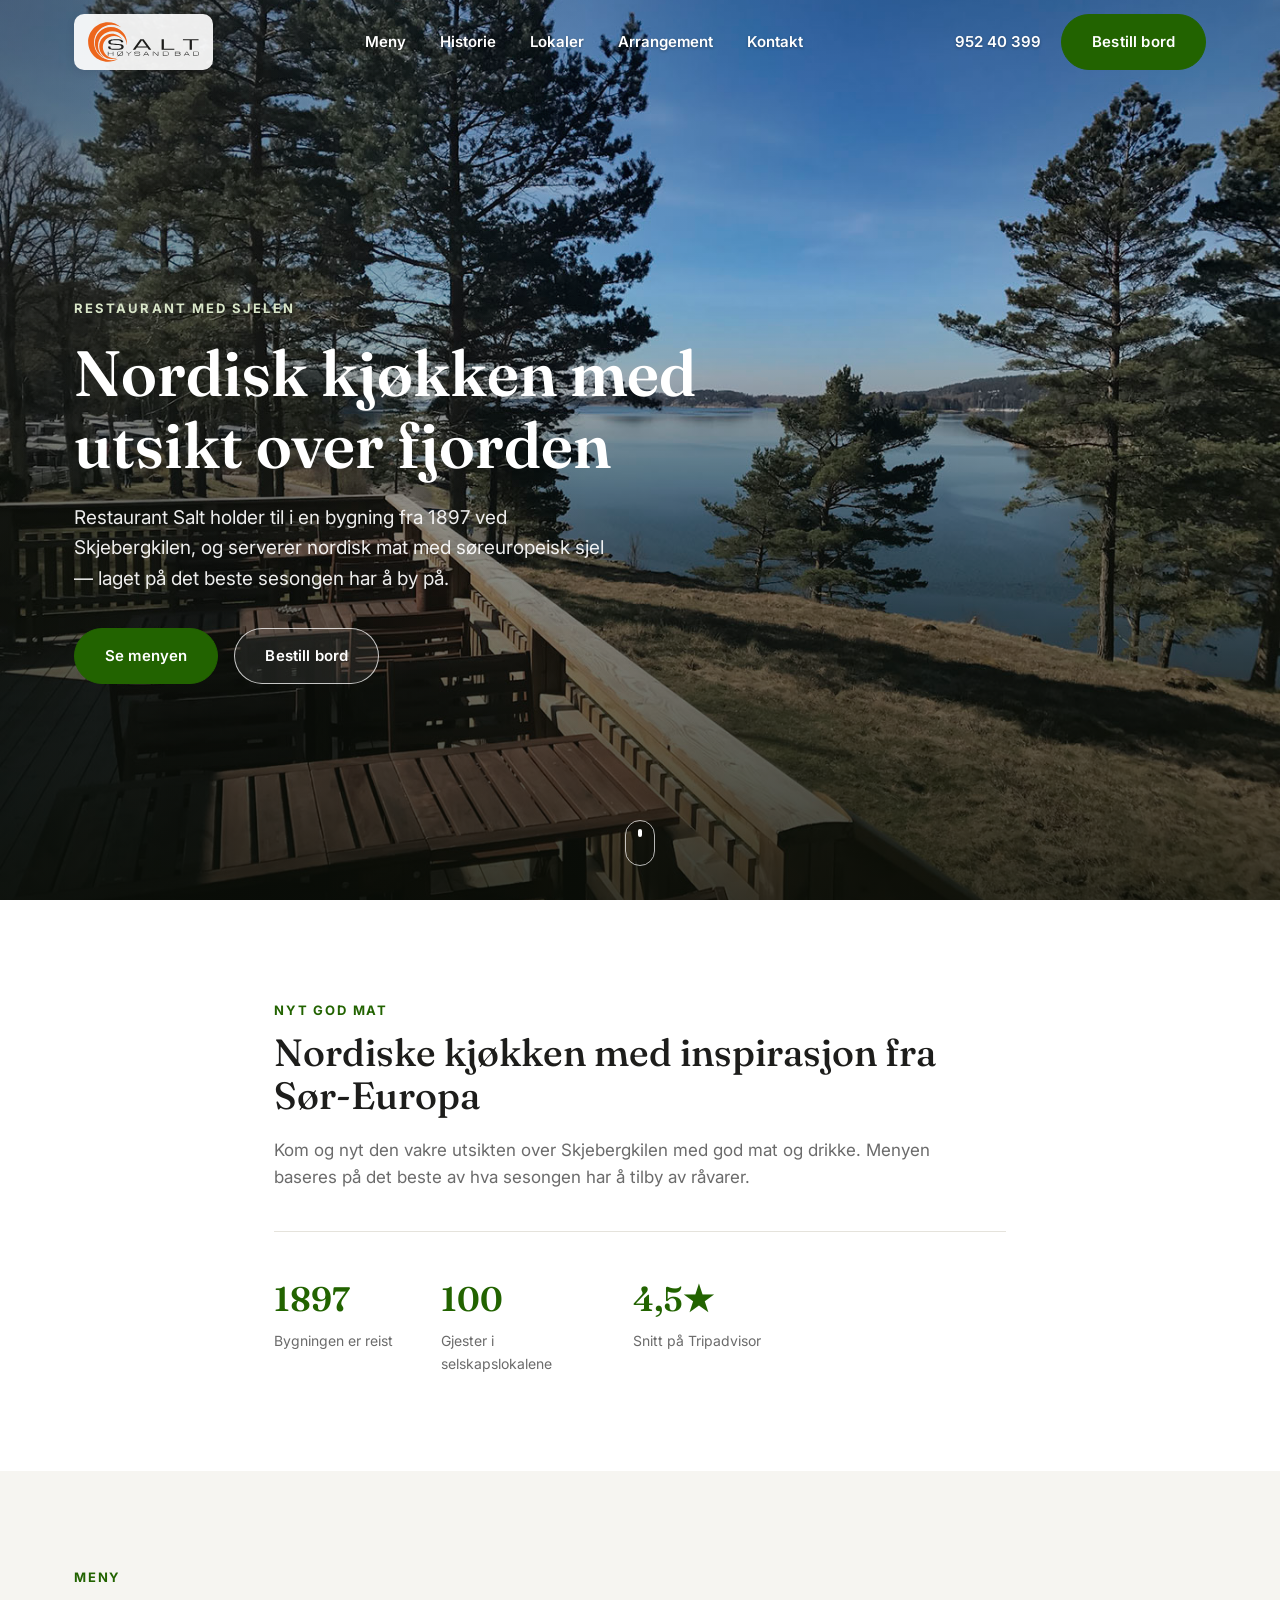
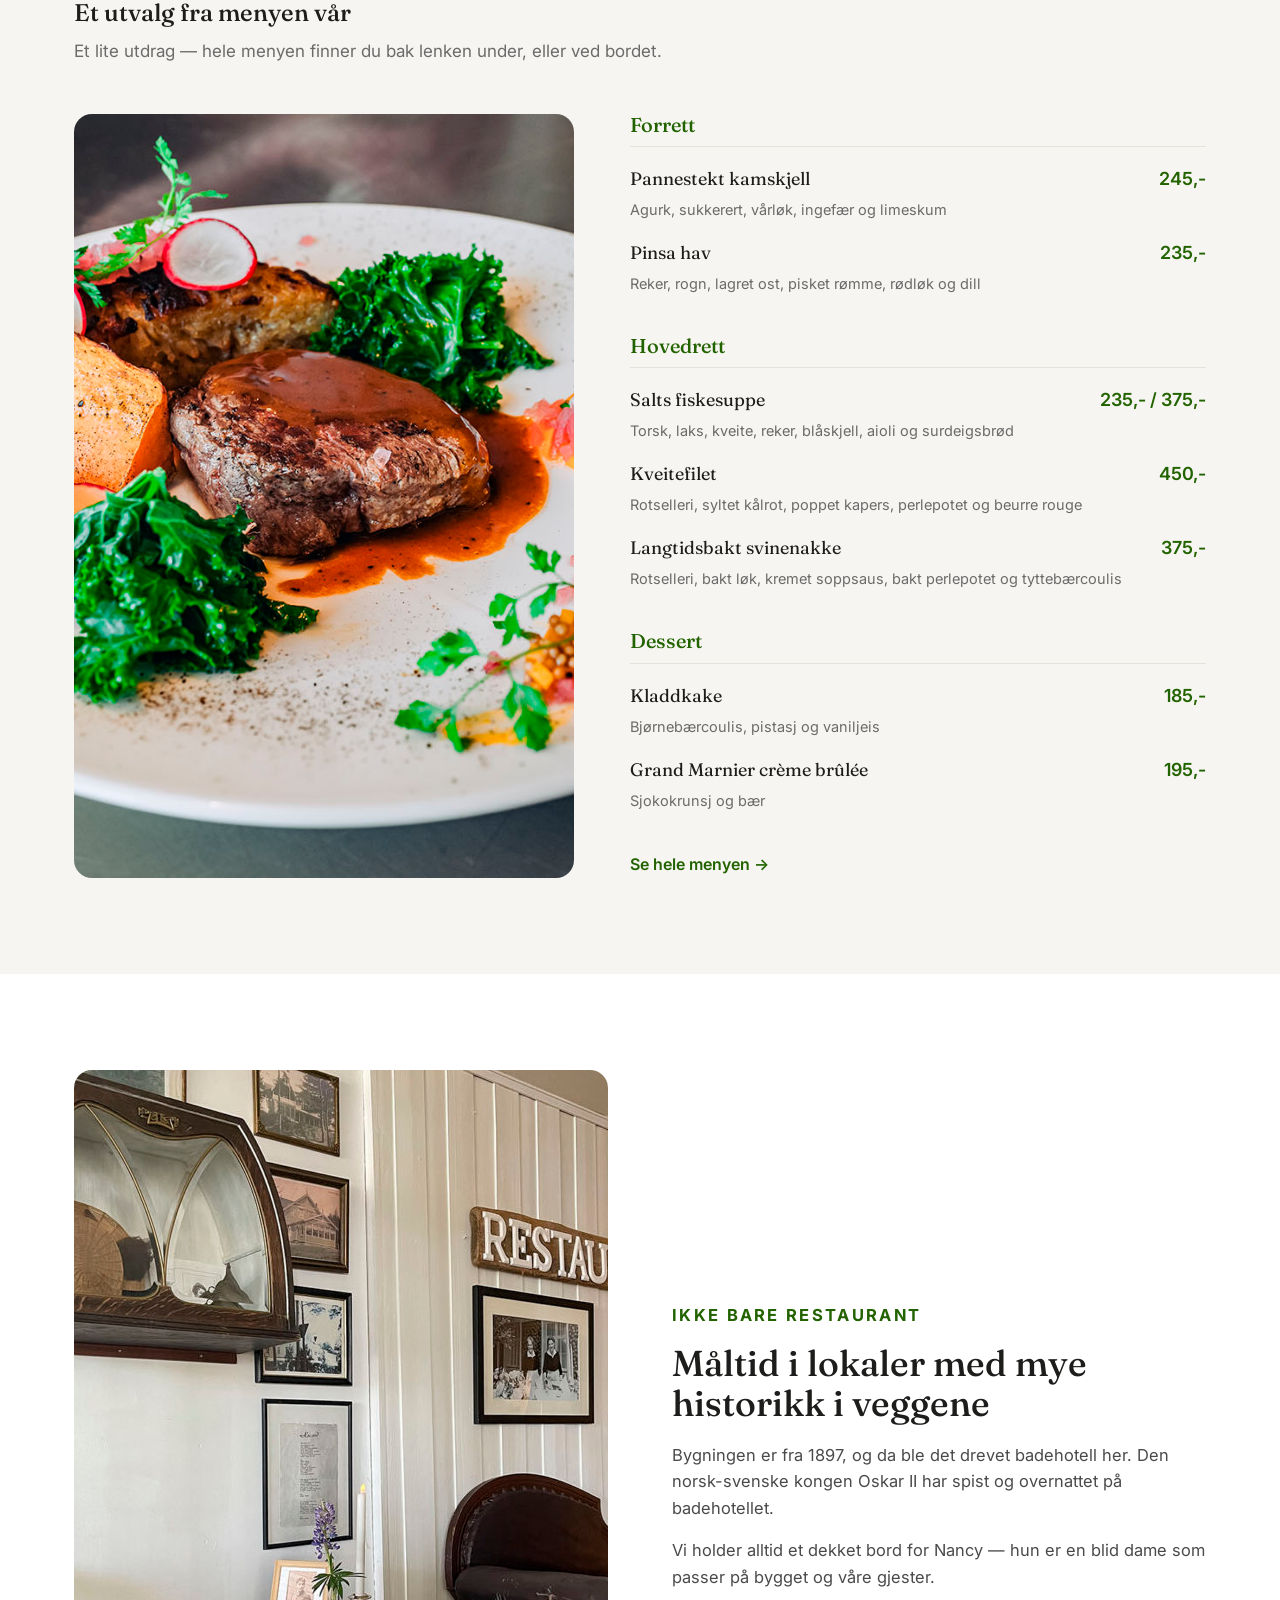
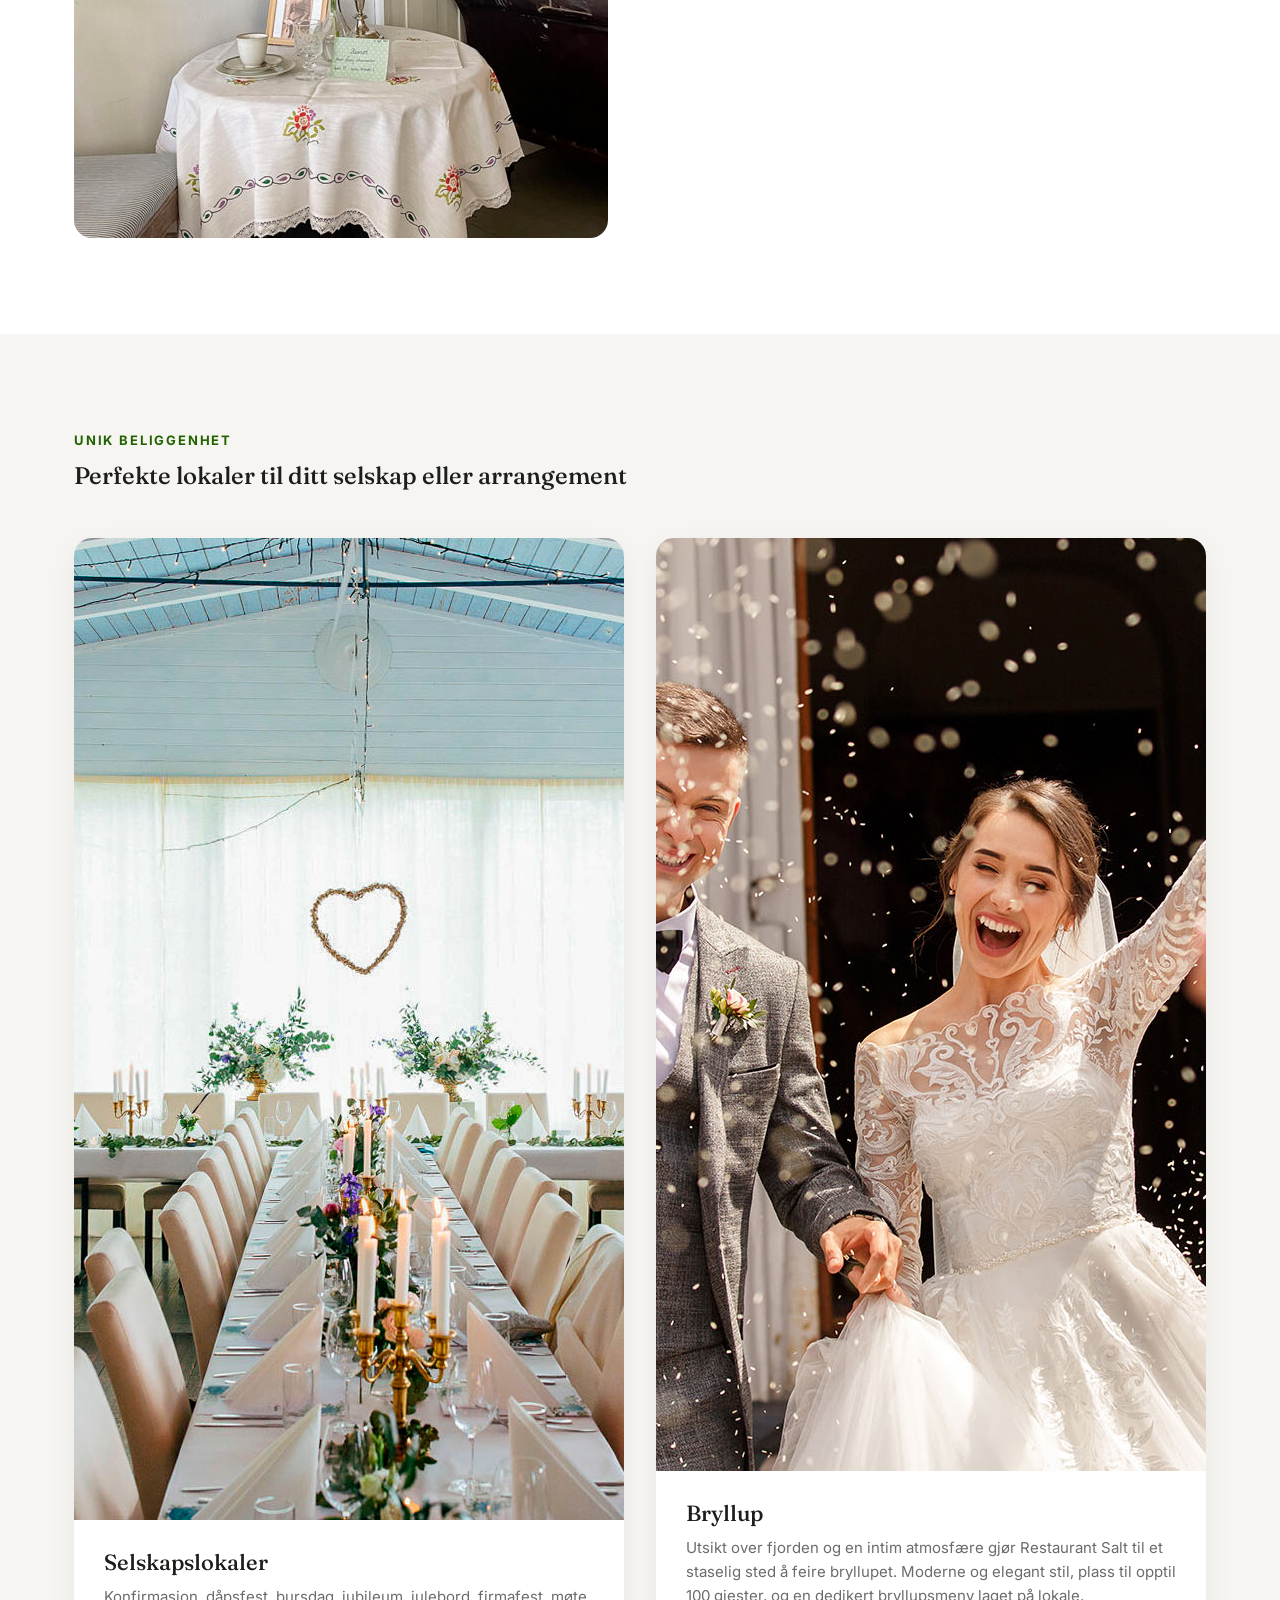
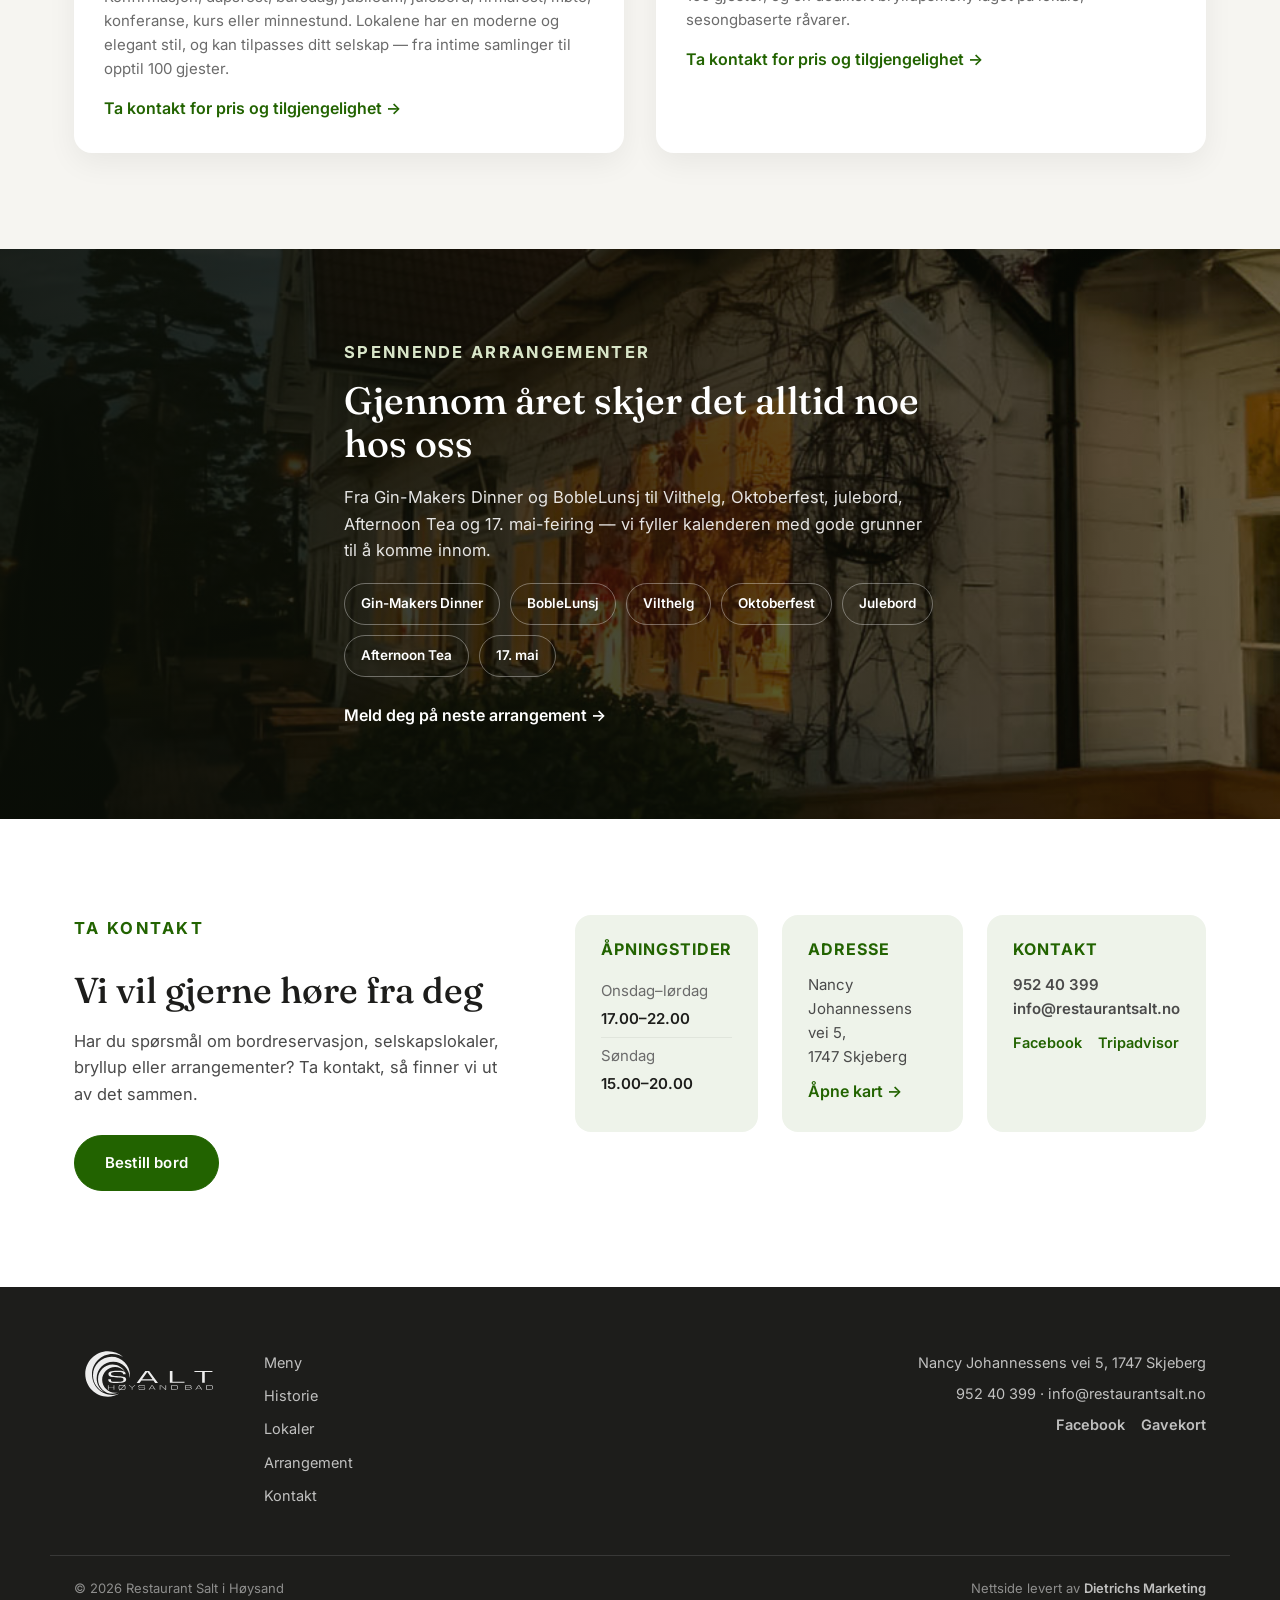
==== index.html @ fcfc34fe "Redesign av restaurantsalt.no: foto-hero restaurantstil Speilet og redesignet restaurantsalt.no med " ====
<!DOCTYPE html>
<html lang="no">
<head>
<meta charset="UTF-8">
<meta name="viewport" content="width=device-width, initial-scale=1.0">
<title>Restaurant Salt i Høysand – Nordisk kjøkken med utsikt over fjorden</title>
<meta name="description" content="Restaurant Salt i Høysand serverer nordisk mat med søreuropeisk sjel, i en bygning fra 1897 med utsikt over Skjebergkilen. Se meny, bestill bord eller lei lokaler til selskap og bryllup.">
<meta name="theme-color" content="#226300">
<link rel="icon" type="image/png" sizes="32x32" href="assets/favicon-32.png">
<link rel="apple-touch-icon" sizes="180x180" href="assets/favicon-180.png">
<link rel="icon" type="image/png" sizes="192x192" href="assets/favicon-192.png">
<link rel="preconnect" href="https://fonts.googleapis.com">
<link rel="preconnect" href="https://fonts.gstatic.com" crossorigin>
<link href="https://fonts.googleapis.com/css2?family=Fraunces:ital,opsz,wght@0,9..144,400;0,9..144,500;0,9..144,600;1,9..144,500&family=Inter:wght@400;500;600;700&display=swap" rel="stylesheet">
<link rel="stylesheet" href="style.css">
</head>
<body>

<a class="skip-link" href="#main">Hopp til innhold</a>

<header class="site-header" id="siteHeader">
  <div class="header-inner">
    <a href="#top" class="logo-plate" aria-label="Restaurant Salt i Høysand – til toppen">
      <img src="assets/logo.svg" alt="Restaurant Salt i Høysand" width="180" height="65">
    </a>

    <nav class="main-nav" aria-label="Hovedmeny">
      <a href="#meny">Meny</a>
      <a href="#historie">Historie</a>
      <a href="#lokaler">Lokaler</a>
      <a href="#arrangement">Arrangement</a>
      <a href="#kontakt">Kontakt</a>
    </nav>

    <div class="header-actions">
      <a href="tel:+4795240399" class="header-phone">952 40 399</a>
      <a href="https://restaurantsalt.no/bordbestilling/" class="btn btn-cta nav-cta" target="_blank" rel="noopener">Bestill bord</a>
      <button class="hamburger" id="hamburgerBtn" aria-label="Åpne meny" aria-expanded="false" aria-controls="mobileMenu">
        <span></span><span></span><span></span>
      </button>
    </div>
  </div>
</header>

<div class="mobile-menu" id="mobileMenu">
  <button class="mobile-menu-close" id="mobileMenuClose" aria-label="Lukk meny">&times;</button>
  <nav class="mobile-nav" aria-label="Mobilmeny">
    <a href="#meny">Meny</a>
    <a href="#historie">Historie</a>
    <a href="#lokaler">Lokaler</a>
    <a href="#arrangement">Arrangement</a>
    <a href="#kontakt">Kontakt</a>
  </nav>
  <div class="mobile-menu-contact">
    <a href="tel:+4795240399">952 40 399</a>
    <a href="mailto:info@restaurantsalt.no">info@restaurantsalt.no</a>
  </div>
  <a href="https://restaurantsalt.no/bordbestilling/" class="btn btn-cta mobile-menu-cta" target="_blank" rel="noopener">Bestill bord</a>
</div>
<div class="mobile-menu-scrim" id="mobileMenuScrim"></div>

<main id="main">

  <section class="hero" id="top">
    <div class="hero-media">
      <img src="assets/hero-terrasse-utsikt.jpg" alt="Utsikt fra terrassen til Restaurant Salt, over Skjebergkilen" width="1400" height="1050">
      <div class="hero-overlay"></div>
    </div>
    <div class="hero-content">
      <p class="eyebrow">Restaurant med sjelen</p>
      <h1>Nordisk kjøkken med utsikt over fjorden</h1>
      <p class="hero-lede">Restaurant Salt holder til i en bygning fra 1897 ved Skjebergkilen, og serverer nordisk mat med søreuropeisk sjel — laget på det beste sesongen har å by på.</p>
      <div class="hero-actions">
        <a href="#meny" class="btn btn-cta">Se menyen</a>
        <a href="https://restaurantsalt.no/bordbestilling/" class="btn btn-outline" target="_blank" rel="noopener">Bestill bord</a>
      </div>
    </div>
    <a href="#intro" class="scroll-cue" aria-label="Scroll ned">
      <span></span>
    </a>
  </section>

  <section class="intro" id="intro">
    <div class="container intro-grid reveal">
      <p class="section-eyebrow">Nyt god mat</p>
      <h2>Nordiske kjøkken med inspirasjon fra Sør-Europa</h2>
      <p class="intro-text">Kom og nyt den vakre utsikten over Skjebergkilen med god mat og drikke. Menyen baseres på det beste av hva sesongen har å tilby av råvarer.</p>
      <div class="stat-row">
        <div class="stat">
          <span class="stat-num">1897</span>
          <span class="stat-label">Bygningen er reist</span>
        </div>
        <div class="stat">
          <span class="stat-num">100</span>
          <span class="stat-label">Gjester i selskapslokalene</span>
        </div>
        <div class="stat">
          <span class="stat-num">4,5★</span>
          <span class="stat-label">Snitt på Tripadvisor</span>
        </div>
      </div>
    </div>
  </section>

  <section class="menu-section" id="meny">
    <div class="container">
      <div class="section-head reveal">
        <p class="section-eyebrow">Meny</p>
        <h2>Et utvalg fra menyen vår</h2>
        <p class="section-lede">Et lite utdrag — hele menyen finner du bak lenken under, eller ved bordet.</p>
      </div>

      <div class="menu-layout">
        <img class="menu-photo reveal" src="assets/mat-hovedrett.jpg" alt="Servert hovedrett med kjøtt, grønnkål og rotgrønnsaker" width="1400" height="884" loading="lazy">

        <div class="menu-groups">
          <div class="menu-group reveal">
            <h3>Forrett</h3>
            <div class="menu-item">
              <div class="menu-item-head"><span>Pannestekt kamskjell</span><span class="price">245,-</span></div>
              <p>Agurk, sukkerert, vårløk, ingefær og limeskum</p>
            </div>
            <div class="menu-item">
              <div class="menu-item-head"><span>Pinsa hav</span><span class="price">235,-</span></div>
              <p>Reker, rogn, lagret ost, pisket rømme, rødløk og dill</p>
            </div>
          </div>

          <div class="menu-group reveal">
            <h3>Hovedrett</h3>
            <div class="menu-item">
              <div class="menu-item-head"><span>Salts fiskesuppe</span><span class="price">235,- / 375,-</span></div>
              <p>Torsk, laks, kveite, reker, blåskjell, aioli og surdeigsbrød</p>
            </div>
            <div class="menu-item">
              <div class="menu-item-head"><span>Kveitefilet</span><span class="price">450,-</span></div>
              <p>Rotselleri, syltet kålrot, poppet kapers, perlepotet og beurre rouge</p>
            </div>
            <div class="menu-item">
              <div class="menu-item-head"><span>Langtidsbakt svinenakke</span><span class="price">375,-</span></div>
              <p>Rotselleri, bakt løk, kremet soppsaus, bakt perlepotet og tyttebærcoulis</p>
            </div>
          </div>

          <div class="menu-group reveal">
            <h3>Dessert</h3>
            <div class="menu-item">
              <div class="menu-item-head"><span>Kladdkake</span><span class="price">185,-</span></div>
              <p>Bjørnebærcoulis, pistasj og vaniljeis</p>
            </div>
            <div class="menu-item">
              <div class="menu-item-head"><span>Grand Marnier crème brûlée</span><span class="price">195,-</span></div>
              <p>Sjokokrunsj og bær</p>
            </div>
          </div>

          <a href="https://restaurantsalt.no/meny/" class="text-link" target="_blank" rel="noopener">Se hele menyen →</a>
        </div>
      </div>
    </div>
  </section>

  <section class="historie" id="historie">
    <div class="container historie-grid">
      <img class="historie-photo reveal" src="assets/historie-interior.jpg" alt="Historisk interiør på Restaurant Salt, med gamle bilder og antikke møbler" width="1024" height="768" loading="lazy">
      <div class="historie-text reveal">
        <p class="section-eyebrow">Ikke bare restaurant</p>
        <h2>Måltid i lokaler med mye historikk i veggene</h2>
        <p>Bygningen er fra 1897, og da ble det drevet badehotell her. Den norsk-svenske kongen Oskar II har spist og overnattet på badehotellet.</p>
        <p>Vi holder alltid et dekket bord for Nancy — hun er en blid dame som passer på bygget og våre gjester.</p>
      </div>
    </div>
  </section>

  <section class="lokaler" id="lokaler">
    <div class="container">
      <div class="section-head reveal">
        <p class="section-eyebrow">Unik beliggenhet</p>
        <h2>Perfekte lokaler til ditt selskap eller arrangement</h2>
      </div>

      <div class="lokaler-cards">
        <article class="lokale-card reveal">
          <img src="assets/selskapslokaler.jpg" alt="Dekorert selskapslokale med langbord, lysslynger og pyntede stoler" width="1489" height="982" loading="lazy">
          <div class="lokale-card-body">
            <h3>Selskapslokaler</h3>
            <p>Konfirmasjon, dåpsfest, bursdag, jubileum, julebord, firmafest, møte, konferanse, kurs eller minnestund. Lokalene har en moderne og elegant stil, og kan tilpasses ditt selskap — fra intime samlinger til opptil 100 gjester.</p>
            <a href="#kontakt" class="text-link">Ta kontakt for pris og tilgjengelighet →</a>
          </div>
        </article>

        <article class="lokale-card reveal">
          <img src="assets/bryllup.jpg" alt="Nygift brudepar i vakre naturomgivelser ved Restaurant Salt" width="1400" height="933" loading="lazy">
          <div class="lokale-card-body">
            <h3>Bryllup</h3>
            <p>Utsikt over fjorden og en intim atmosfære gjør Restaurant Salt til et staselig sted å feire bryllupet. Moderne og elegant stil, plass til opptil 100 gjester, og en dedikert bryllupsmeny laget på lokale, sesongbaserte råvarer.</p>
            <a href="#kontakt" class="text-link">Ta kontakt for pris og tilgjengelighet →</a>
          </div>
        </article>
      </div>
    </div>
  </section>

  <section class="arrangement" id="arrangement">
    <div class="arrangement-media">
      <img src="assets/kveld-fasade.jpg" alt="Restaurant Salt sin fasade en kveld, med varmt lys i vinduene" width="941" height="692" loading="lazy">
      <div class="arrangement-overlay"></div>
    </div>
    <div class="container arrangement-content reveal">
      <p class="section-eyebrow">Spennende arrangementer</p>
      <h2>Gjennom året skjer det alltid noe hos oss</h2>
      <p>Fra Gin-Makers Dinner og BobleLunsj til Vilthelg, Oktoberfest, julebord, Afternoon Tea og 17. mai-feiring — vi fyller kalenderen med gode grunner til å komme innom.</p>
      <div class="tag-row">
        <span class="tag">Gin-Makers Dinner</span>
        <span class="tag">BobleLunsj</span>
        <span class="tag">Vilthelg</span>
        <span class="tag">Oktoberfest</span>
        <span class="tag">Julebord</span>
        <span class="tag">Afternoon Tea</span>
        <span class="tag">17. mai</span>
      </div>
      <a href="mailto:info@restaurantsalt.no" class="text-link tag-row-link">Meld deg på neste arrangement →</a>
    </div>
  </section>

  <section class="kontakt" id="kontakt">
    <div class="container kontakt-grid">
      <div class="kontakt-intro reveal">
        <p class="section-eyebrow">Ta kontakt</p>
        <h2>Vi vil gjerne høre fra deg</h2>
        <p>Har du spørsmål om bordreservasjon, selskapslokaler, bryllup eller arrangementer? Ta kontakt, så finner vi ut av det sammen.</p>
        <a href="https://restaurantsalt.no/bordbestilling/" class="btn btn-cta" target="_blank" rel="noopener">Bestill bord</a>
      </div>

      <div class="kontakt-cards reveal">
        <div class="kontakt-card">
          <h3>Åpningstider</h3>
          <div class="kv"><span>Onsdag–lørdag</span><span>17.00–22.00</span></div>
          <div class="kv"><span>Søndag</span><span>15.00–20.00</span></div>
        </div>
        <div class="kontakt-card">
          <h3>Adresse</h3>
          <p>Nancy Johannessens vei 5,<br>1747 Skjeberg</p>
          <a href="https://goo.gl/maps/4yi5BBYQsVxAP7Ug9" class="text-link" target="_blank" rel="noopener">Åpne kart →</a>
        </div>
        <div class="kontakt-card">
          <h3>Kontakt</h3>
          <p><a href="tel:+4795240399">952 40 399</a><br><a href="mailto:info@restaurantsalt.no">info@restaurantsalt.no</a></p>
          <div class="social-row">
            <a href="https://www.facebook.com/restaurantsalt.no/" target="_blank" rel="noopener">Facebook</a>
            <a href="https://no.tripadvisor.com/Restaurant_Review-g2419467-d6873783-Reviews-Restaurant_Salt-Sarpsborg_Municipality_Ostfold_Eastern_Norway.html" target="_blank" rel="noopener">Tripadvisor</a>
          </div>
        </div>
      </div>
    </div>
  </section>

</main>

<footer class="site-footer">
  <div class="container footer-grid">
    <a href="#top" class="footer-logo">
      <img src="assets/logo.svg" alt="Restaurant Salt i Høysand" width="150" height="54">
    </a>
    <nav class="footer-nav" aria-label="Bunntekstmeny">
      <a href="#meny">Meny</a>
      <a href="#historie">Historie</a>
      <a href="#lokaler">Lokaler</a>
      <a href="#arrangement">Arrangement</a>
      <a href="#kontakt">Kontakt</a>
    </nav>
    <div class="footer-contact">
      <p>Nancy Johannessens vei 5, 1747 Skjeberg</p>
      <p><a href="tel:+4795240399">952 40 399</a> · <a href="mailto:info@restaurantsalt.no">info@restaurantsalt.no</a></p>
      <div class="social-row">
        <a href="https://www.facebook.com/restaurantsalt.no/" target="_blank" rel="noopener">Facebook</a>
        <a href="https://givn.no/shop/salt" target="_blank" rel="noopener">Gavekort</a>
      </div>
    </div>
  </div>
  <div class="container footer-bottom">
    <p>&copy; <span id="year"></span> Restaurant Salt i Høysand</p>
    <p>Nettside levert av <a href="https://dmarketing.no" target="_blank" rel="noopener">Dietrichs Marketing</a></p>
  </div>
</footer>

<script src="app.js"></script>
</body>
</html>
---- style.css ----
/* Restaurant Salt i Høysand — redesign
   Fargelås: grønn #226300 (kundens ekte, gjennomgående CTA-farge), ink #1D1D1B (logo),
   hentet direkte fra restaurantsalt.no sin egen CSS og logo-SVG. */

:root {
  --ink: #1d1d1b;
  --text: #4a4a4a;
  --text-soft: #6b6b6b;
  --green: #226300;
  --green-dark: #163f00;
  --green-tint: #eef3ea;
  --cream: #f6f5f1;
  --white: #ffffff;
  --line: #e5e3dc;

  --font-display: "Fraunces", serif;
  --font-body: "Inter", sans-serif;

  --header-h: 84px;
  --container-w: 1180px;
}

* { box-sizing: border-box; }
html { scroll-behavior: smooth; }

body {
  margin: 0;
  overflow-x: hidden;
  background: var(--white);
  color: var(--text);
  font-family: var(--font-body);
  font-size: 16px;
  line-height: 1.6;
  -webkit-font-smoothing: antialiased;
}

img { max-width: 100%; display: block; }

h1, h2, h3 {
  font-family: var(--font-display);
  color: var(--ink);
  font-weight: 500;
  line-height: 1.12;
  margin: 0 0 .5em;
}

h1 { font-weight: 600; }

p { margin: 0 0 1em; }
a { color: inherit; text-decoration: none; }

.container {
  max-width: var(--container-w);
  margin: 0 auto;
  padding: 0 24px;
}

.skip-link {
  position: absolute;
  top: -100px;
  left: 16px;
  background: var(--ink);
  color: var(--white);
  padding: 12px 18px;
  border-radius: 8px;
  z-index: 1000;
  transition: top .2s ease;
}
.skip-link:focus { top: 16px; }

/* ---------- Buttons ---------- */
.btn {
  display: inline-flex;
  align-items: center;
  justify-content: center;
  padding: 15px 30px;
  border-radius: 999px;
  font-family: var(--font-body);
  font-weight: 600;
  font-size: 15px;
  letter-spacing: .01em;
  border: 1.5px solid transparent;
  cursor: pointer;
  transition: background .2s ease, color .2s ease, border-color .2s ease, transform .15s ease;
  white-space: nowrap;
}
.btn:hover { transform: translateY(-1px); }

.btn-cta {
  background: var(--green);
  color: var(--white);
  border-color: var(--green);
}
.btn-cta:hover { background: var(--green-dark); border-color: var(--green-dark); }

.btn-outline {
  background: rgba(255,255,255,.08);
  color: var(--white);
  border-color: rgba(255,255,255,.75);
}
.btn-outline:hover { background: rgba(255,255,255,.18); }

.text-link {
  display: inline-block;
  font-weight: 600;
  color: var(--green);
  border-bottom: 1.5px solid transparent;
  transition: border-color .2s ease;
}
.text-link:hover { border-color: var(--green); }

/* ---------- Section scaffolding ---------- */
.section-eyebrow {
  font-family: var(--font-body);
  font-weight: 700;
  font-size: 13px;
  letter-spacing: .14em;
  text-transform: uppercase;
  color: var(--green);
  margin: 0 0 .9em;
}

.section-head { max-width: 640px; margin: 0 0 48px; }
.section-lede { color: var(--text-soft); font-size: 17px; }

section { padding: 96px 0; scroll-margin-top: calc(var(--header-h) + 16px); }

.reveal {
  opacity: 0;
  transform: translateY(26px);
  transition: opacity .7s ease, transform .7s ease;
}
.reveal.is-visible { opacity: 1; transform: translateY(0); }

/* ============ HEADER ============ */
.site-header {
  position: fixed;
  top: 0; left: 0; right: 0;
  z-index: 500;
  height: var(--header-h);
  display: flex;
  align-items: center;
  background: transparent;
  transition: background .3s ease, box-shadow .3s ease, height .3s ease;
}

.header-inner {
  width: 100%;
  max-width: var(--container-w);
  margin: 0 auto;
  padding: 0 24px;
  display: flex;
  align-items: center;
  justify-content: space-between;
  gap: 24px;
}

.logo-plate {
  display: inline-flex;
  align-items: center;
  background: rgba(255,255,255,.92);
  padding: 8px 14px;
  border-radius: 10px;
  transition: background .3s ease, box-shadow .3s ease;
  box-shadow: 0 2px 10px rgba(0,0,0,.08);
}
.logo-plate img { height: 40px; width: auto; }

.main-nav { display: flex; align-items: center; gap: 34px; }
.main-nav a {
  font-size: 15px;
  font-weight: 600;
  color: var(--white);
  text-shadow: 0 1px 3px rgba(0,0,0,.35);
  position: relative;
  padding: 6px 0;
  transition: color .3s ease, opacity .2s ease;
}
.main-nav a:hover { opacity: .8; }

.header-actions { display: flex; align-items: center; gap: 20px; }
.header-phone {
  font-size: 15px;
  font-weight: 600;
  color: var(--white);
  text-shadow: 0 1px 3px rgba(0,0,0,.35);
  transition: color .3s ease;
}

.hamburger {
  display: none;
  flex-direction: column;
  justify-content: center;
  align-items: center;
  gap: 5px;
  width: 44px;
  height: 44px;
  background: rgba(255,255,255,.92);
  border: none;
  border-radius: 10px;
  cursor: pointer;
  box-shadow: 0 2px 10px rgba(0,0,0,.08);
}
.hamburger span {
  width: 20px;
  height: 2px;
  background: var(--ink);
  border-radius: 2px;
}

/* Scrolled state: solid header, dark text — no backdrop-filter (keeps fixed mobile drawer safe) */
.site-header.scrolled {
  background: rgba(255,255,255,.98);
  box-shadow: 0 4px 18px rgba(0,0,0,.07);
  height: 72px;
}
.site-header.scrolled .logo-plate { background: transparent; box-shadow: none; padding: 8px 0; }
.site-header.scrolled .logo-plate img { height: 34px; }
.site-header.scrolled .main-nav a,
.site-header.scrolled .header-phone {
  color: var(--ink);
  text-shadow: none;
}
.site-header.scrolled .hamburger { background: var(--cream); box-shadow: none; }

/* ============ MOBILE MENU ============ */
.mobile-menu {
  position: fixed;
  top: 0; right: 0;
  width: min(360px, 86vw);
  height: 100vh;
  background: var(--white);
  z-index: 700;
  padding: 28px 28px 40px;
  display: flex;
  flex-direction: column;
  gap: 34px;
  transform: translateX(100%);
  transition: transform .35s ease;
  overflow-y: auto;
}
.mobile-menu.open { transform: translateX(0); }

.mobile-menu-close {
  align-self: flex-end;
  width: 44px;
  height: 44px;
  border-radius: 10px;
  border: none;
  background: var(--cream);
  color: var(--ink);
  font-size: 28px;
  line-height: 1;
  cursor: pointer;
}

.mobile-nav { display: flex; flex-direction: column; gap: 6px; margin-top: 12px; }
.mobile-nav a {
  font-family: var(--font-display);
  font-size: 26px;
  color: var(--ink);
  padding: 12px 0;
  border-bottom: 1px solid var(--line);
}

.mobile-menu-contact { display: flex; flex-direction: column; gap: 8px; }
.mobile-menu-contact a { font-size: 16px; font-weight: 600; color: var(--green); }

.mobile-menu-cta { width: 100%; padding: 17px 20px; font-size: 16px; }

.mobile-menu-scrim {
  position: fixed;
  inset: 0;
  background: rgba(20,20,18,.45);
  z-index: 600;
  opacity: 0;
  pointer-events: none;
  transition: opacity .3s ease;
}
.mobile-menu-scrim.open { opacity: 1; pointer-events: auto; }

.nav-cta { display: inline-flex; }

/* ============ HERO ============ */
.hero {
  position: relative;
  min-height: 100vh;
  display: flex;
  align-items: flex-end;
  overflow: hidden;
}
.hero-media { position: absolute; inset: 0; z-index: 0; }
.hero-media img { width: 100%; height: 100%; object-fit: cover; object-position: center 42%; }
.hero-overlay {
  position: absolute;
  inset: 0;
  background:
    linear-gradient(180deg, rgba(15,20,10,.25) 0%, rgba(15,18,10,.18) 32%, rgba(12,16,8,.55) 72%, rgba(10,14,7,.82) 100%),
    linear-gradient(90deg, rgba(10,14,7,.35) 0%, rgba(10,14,7,0) 46%);
}

.hero-content {
  position: relative;
  z-index: 1;
  max-width: var(--container-w);
  margin: 0 auto;
  padding: 0 24px 120px;
  width: 100%;
  color: var(--white);
}

.eyebrow {
  font-family: var(--font-body);
  font-weight: 700;
  font-size: 13px;
  letter-spacing: .16em;
  text-transform: uppercase;
  color: #d9e6c9;
  margin: 0 0 18px;
}

.hero h1 {
  color: var(--white);
  font-size: clamp(34px, 5.6vw, 64px);
  max-width: 15ch;
  margin-bottom: .35em;
}

.hero-lede {
  font-size: clamp(16px, 1.7vw, 19px);
  max-width: 46ch;
  color: rgba(255,255,255,.92);
  margin-bottom: 34px;
}

.hero-actions { display: flex; flex-wrap: wrap; gap: 16px; }

.scroll-cue {
  position: absolute;
  bottom: 34px;
  left: 50%;
  transform: translateX(-50%);
  z-index: 1;
  width: 30px;
  height: 46px;
  border: 1.5px solid rgba(255,255,255,.7);
  border-radius: 20px;
}
.scroll-cue span {
  position: absolute;
  top: 8px; left: 50%;
  width: 4px; height: 8px;
  background: var(--white);
  border-radius: 2px;
  transform: translateX(-50%);
  animation: cue 1.8s ease infinite;
}
@keyframes cue {
  0% { opacity: 1; top: 8px; }
  70% { opacity: 0; top: 22px; }
  100% { opacity: 0; top: 8px; }
}

/* ============ INTRO ============ */
.intro { padding-top: 100px; }
.intro-grid { max-width: 780px; }
.intro-grid h2 { font-size: clamp(26px, 3.4vw, 38px); }
.intro-text { font-size: 17px; color: var(--text-soft); max-width: 60ch; }

.stat-row {
  display: flex;
  flex-wrap: wrap;
  gap: 48px;
  margin-top: 40px;
  padding-top: 40px;
  border-top: 1px solid var(--line);
}
.stat { display: flex; flex-direction: column; gap: 4px; }
.stat-num { font-family: var(--font-display); font-size: 34px; color: var(--green); font-weight: 600; }
.stat-label { font-size: 14px; color: var(--text-soft); max-width: 16ch; }

/* ============ MENU ============ */
.menu-section { background: var(--cream); }
.menu-layout {
  display: grid;
  grid-template-columns: minmax(0, 1fr) minmax(0, 1.15fr);
  gap: 56px;
  align-items: start;
}
.menu-photo {
  border-radius: 18px;
  width: 100%;
  height: 100%;
  object-fit: cover;
  aspect-ratio: 4/5;
  position: sticky;
  top: 110px;
}
.menu-groups { display: flex; flex-direction: column; gap: 40px; }
.menu-group h3 {
  font-size: 20px;
  color: var(--green);
  border-bottom: 1px solid var(--line);
  padding-bottom: 10px;
  margin-bottom: 18px;
}
.menu-item { margin-bottom: 18px; }
.menu-item:last-child { margin-bottom: 0; }
.menu-item-head {
  display: flex;
  justify-content: space-between;
  align-items: baseline;
  gap: 16px;
  font-family: var(--font-display);
  font-size: 18px;
  color: var(--ink);
}
.menu-item-head .price { font-family: var(--font-body); font-weight: 600; color: var(--green); white-space: nowrap; }
.menu-item p { margin: 4px 0 0; font-size: 14.5px; color: var(--text-soft); }

/* ============ HISTORIE ============ */
.historie-grid {
  display: grid;
  grid-template-columns: 1fr 1fr;
  gap: 64px;
  align-items: center;
}
.historie-photo { border-radius: 18px; width: 100%; object-fit: cover; aspect-ratio: 4/3; }
.historie-text h2 { font-size: clamp(26px, 3.2vw, 36px); }
.historie-text p { font-size: 16.5px; }

/* ============ LOKALER ============ */
.lokaler { background: var(--cream); }
.lokaler-cards {
  display: grid;
  grid-template-columns: 1fr 1fr;
  gap: 32px;
}
.lokale-card {
  background: var(--white);
  border-radius: 18px;
  overflow: hidden;
  box-shadow: 0 10px 30px rgba(20,20,18,.06);
}
.lokale-card img { width: 100%; aspect-ratio: 3/2; object-fit: cover; }
.lokale-card-body { padding: 30px; }
.lokale-card-body h3 { font-size: 22px; }
.lokale-card-body p { font-size: 15px; color: var(--text-soft); }

/* ============ ARRANGEMENT ============ */
.arrangement {
  position: relative;
  color: var(--white);
  padding: 0;
  min-height: 560px;
  display: flex;
  align-items: center;
}
.arrangement-media { position: absolute; inset: 0; z-index: 0; }
.arrangement-media img { width: 100%; height: 100%; object-fit: cover; }
.arrangement-overlay { position: absolute; inset: 0; background: linear-gradient(90deg, rgba(10,14,7,.9) 0%, rgba(10,14,7,.72) 55%, rgba(10,14,7,.42) 100%); }
.arrangement-content { position: relative; z-index: 1; padding: 90px 24px; max-width: 640px; }
.arrangement .section-eyebrow { color: #d9e6c9; }
.arrangement h2 { color: var(--white); font-size: clamp(26px, 3.4vw, 38px); }
.arrangement p { color: rgba(255,255,255,.88); font-size: 16.5px; }

.tag-row { display: flex; flex-wrap: wrap; gap: 10px; margin: 20px 0 26px; }
.tag {
  font-size: 13.5px;
  font-weight: 600;
  padding: 9px 16px;
  border-radius: 999px;
  border: 1px solid rgba(255,255,255,.35);
  color: var(--white);
}
.tag-row-link { color: var(--white); }
.tag-row-link:hover { border-color: var(--white); }

/* ============ KONTAKT ============ */
.kontakt-grid {
  display: grid;
  grid-template-columns: .9fr 1.3fr;
  gap: 64px;
  align-items: start;
}
.kontakt-intro h2 { font-size: clamp(26px, 3.2vw, 36px); }
.kontakt-intro p { font-size: 16.5px; margin-bottom: 28px; }

.kontakt-cards { display: grid; grid-template-columns: repeat(3, 1fr); gap: 24px; }
.kontakt-card {
  background: var(--green-tint);
  border-radius: 16px;
  padding: 26px;
}
.kontakt-card h3 { font-size: 16px; text-transform: uppercase; letter-spacing: .06em; font-family: var(--font-body); font-weight: 700; color: var(--green); margin-bottom: 14px; }
.kontakt-card p { font-size: 15px; color: var(--text); margin-bottom: 10px; }
.kontakt-card a:not(.text-link) { font-weight: 600; }
.kv { display: flex; flex-wrap: wrap; justify-content: space-between; gap: 4px 14px; font-size: 15px; padding: 6px 0; border-bottom: 1px solid rgba(0,0,0,.06); }
.kv:last-of-type { border-bottom: none; }
.kv span { white-space: nowrap; }
.kv span:first-child { color: var(--text-soft); }
.kv span:last-child { font-weight: 600; color: var(--ink); }

.social-row { display: flex; gap: 16px; margin-top: 6px; }
.social-row a { font-weight: 600; color: var(--green); font-size: 14.5px; }

/* ============ FOOTER ============ */
.site-footer { background: var(--ink); color: rgba(255,255,255,.72); padding: 64px 0 0; }
.footer-grid {
  display: grid;
  grid-template-columns: auto 1fr auto;
  gap: 40px;
  align-items: start;
  padding-bottom: 48px;
  border-bottom: 1px solid rgba(255,255,255,.12);
}
.footer-logo img { height: 46px; filter: brightness(0) invert(1); opacity: .92; }
.footer-nav { display: flex; flex-direction: column; gap: 10px; }
.footer-nav a { font-size: 14.5px; color: rgba(255,255,255,.72); }
.footer-nav a:hover { color: var(--white); }
.footer-contact { font-size: 14.5px; text-align: right; }
.footer-contact p { margin-bottom: 8px; }
.footer-contact .social-row { justify-content: flex-end; }
.footer-contact .social-row a { color: rgba(255,255,255,.72); }
.footer-contact .social-row a:hover { color: var(--white); }

.footer-bottom {
  display: flex;
  justify-content: space-between;
  flex-wrap: wrap;
  gap: 8px;
  padding: 22px 24px 26px;
  font-size: 13px;
  color: rgba(255,255,255,.5);
}
.footer-bottom a { color: rgba(255,255,255,.72); font-weight: 600; }
.footer-bottom a:hover { color: var(--white); }

/* ============================================================
   RESPONSIVE — mobile first breakpoints, generous mobile spacing
   ============================================================ */
@media (max-width: 980px) {
  .main-nav, .header-phone, .nav-cta { display: none; }
  .hamburger { display: flex; }

  .menu-layout { grid-template-columns: 1fr; }
  .menu-photo { position: static; aspect-ratio: 16/10; }

  .historie-grid { grid-template-columns: 1fr; gap: 36px; }
  .historie-photo { order: -1; }

  .lokaler-cards { grid-template-columns: 1fr; }

  .kontakt-grid { grid-template-columns: 1fr; gap: 44px; }
  .kontakt-cards { grid-template-columns: 1fr; }

  .footer-grid { grid-template-columns: 1fr; text-align: left; gap: 32px; }
  .footer-contact { text-align: left; }
  .footer-contact .social-row { justify-content: flex-start; }
}

@media (max-width: 640px) {
  section { padding: 64px 0; }
  .intro { padding-top: 72px; }
  .section-head { margin-bottom: 36px; }

  :root { --header-h: 72px; }
  .header-inner { padding: 0 18px; }
  .logo-plate img { height: 30px; }
  .site-header.scrolled .logo-plate img { height: 26px; }

  .hero { min-height: 92vh; }
  .hero-content { padding: 0 20px 84px; }
  .hero-actions { flex-direction: column; align-items: stretch; }
  .hero-actions .btn { width: 100%; }
  .scroll-cue { display: none; }

  .stat-row { gap: 28px 36px; }
  .stat-num { font-size: 28px; }

  .arrangement-content { padding: 64px 20px; }
  .arrangement-overlay { background: linear-gradient(180deg, rgba(10,14,7,.55) 0%, rgba(10,14,7,.88) 60%, rgba(10,14,7,.95) 100%); }

  .footer-bottom { flex-direction: column; align-items: flex-start; }
}

@media (min-width: 981px) {
  .mobile-menu, .mobile-menu-scrim, .hamburger { display: none !important; }
}
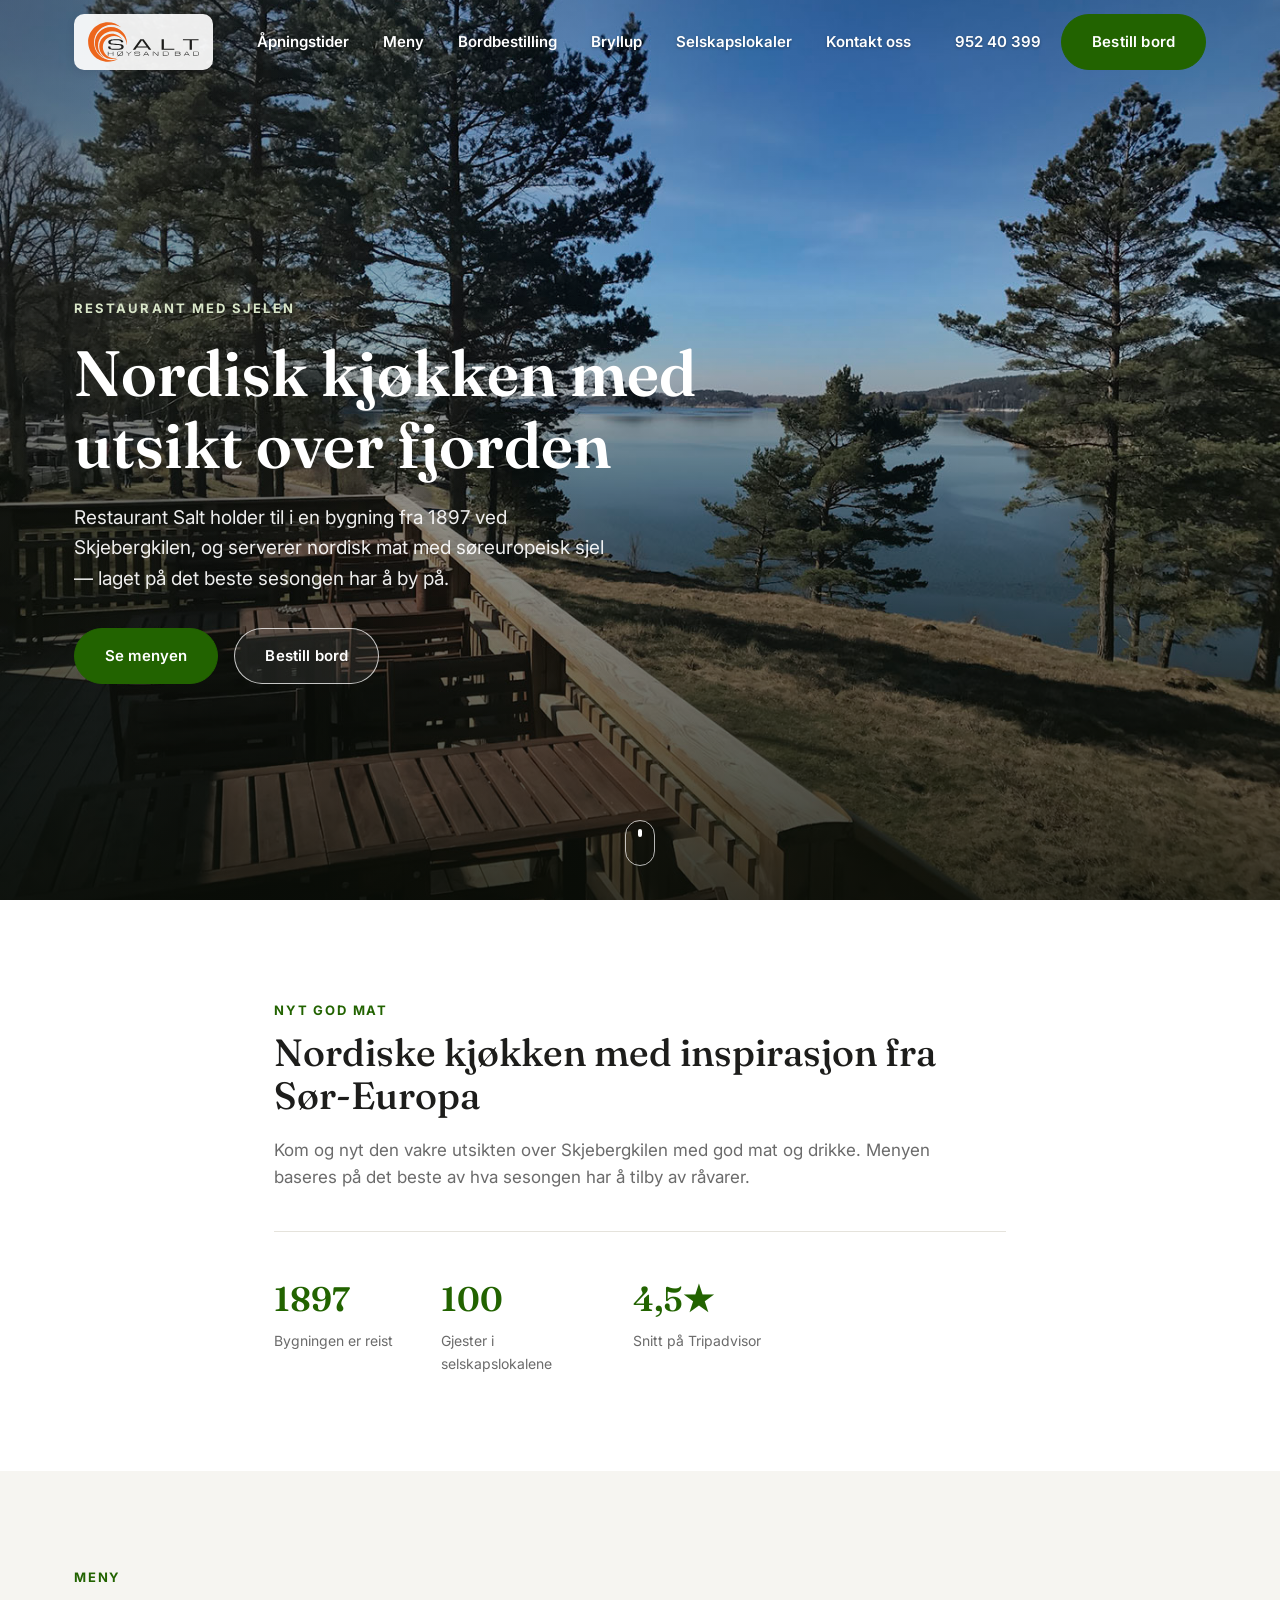
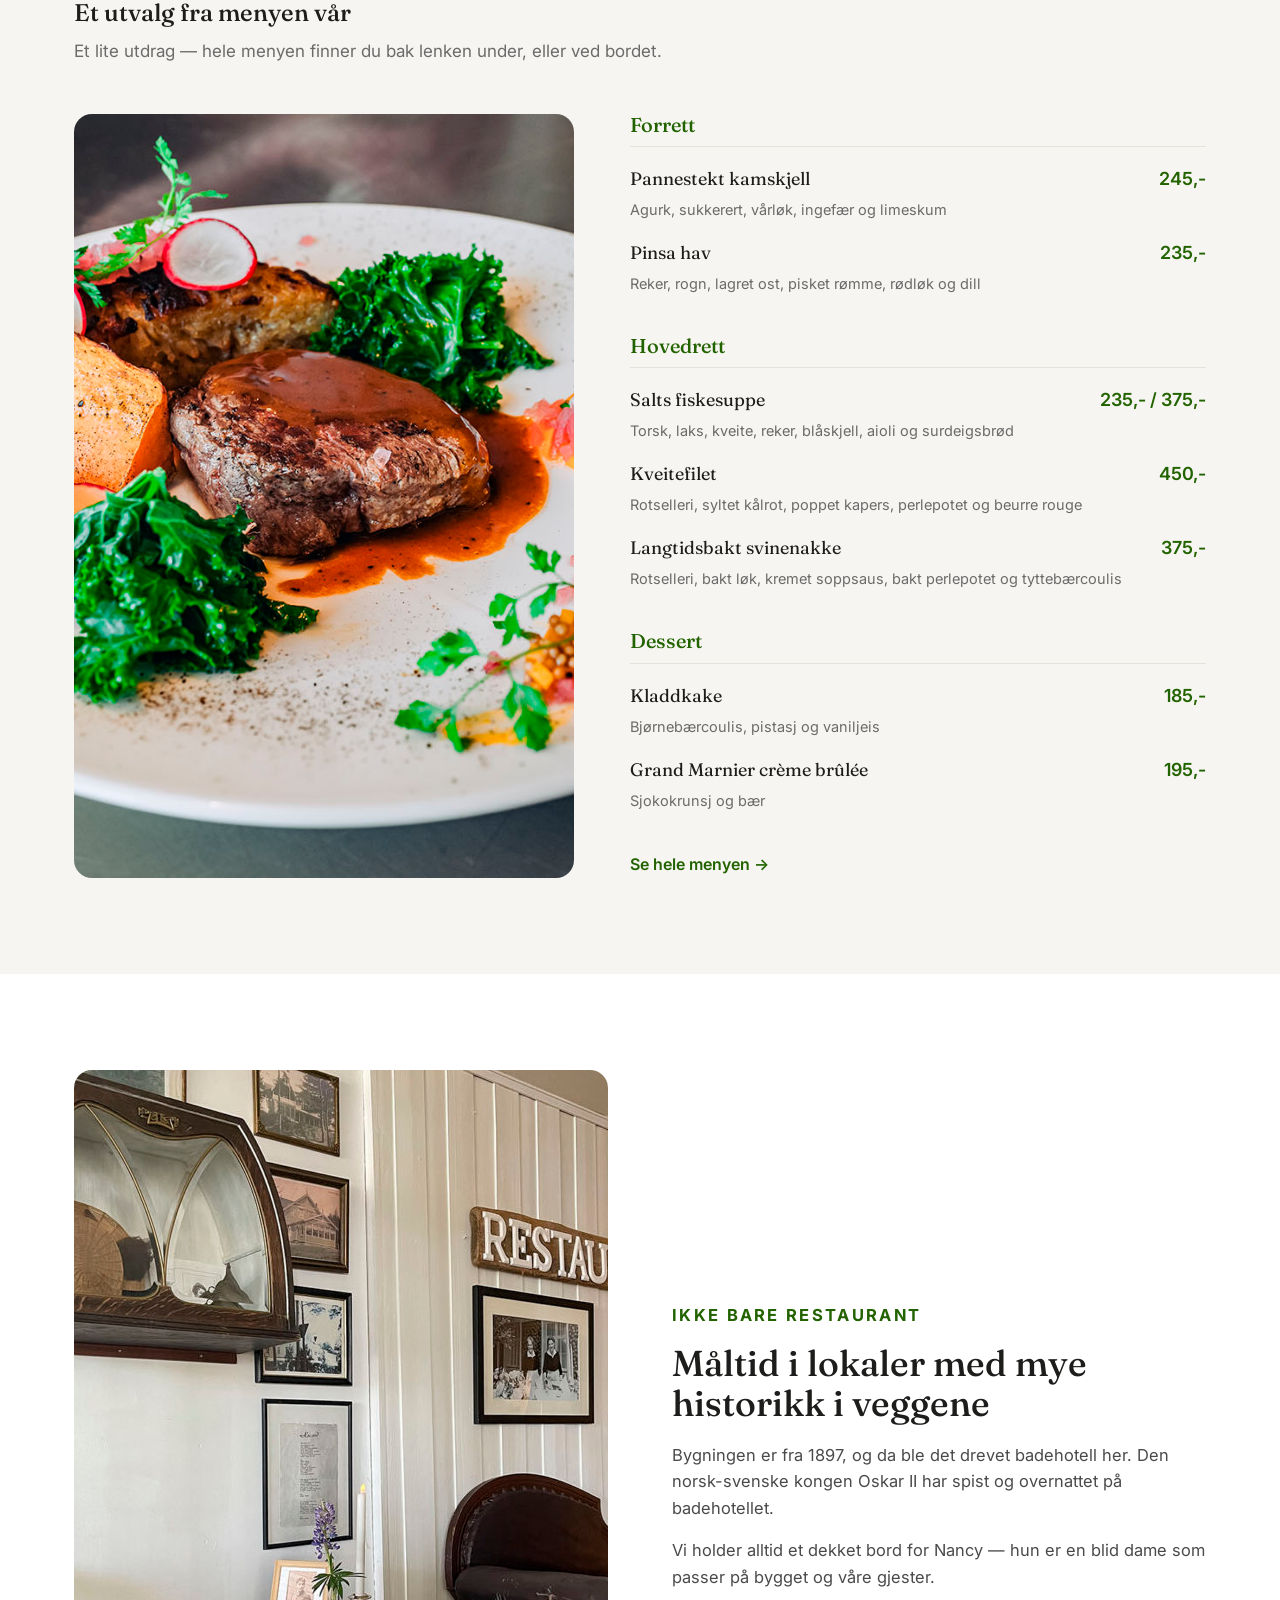
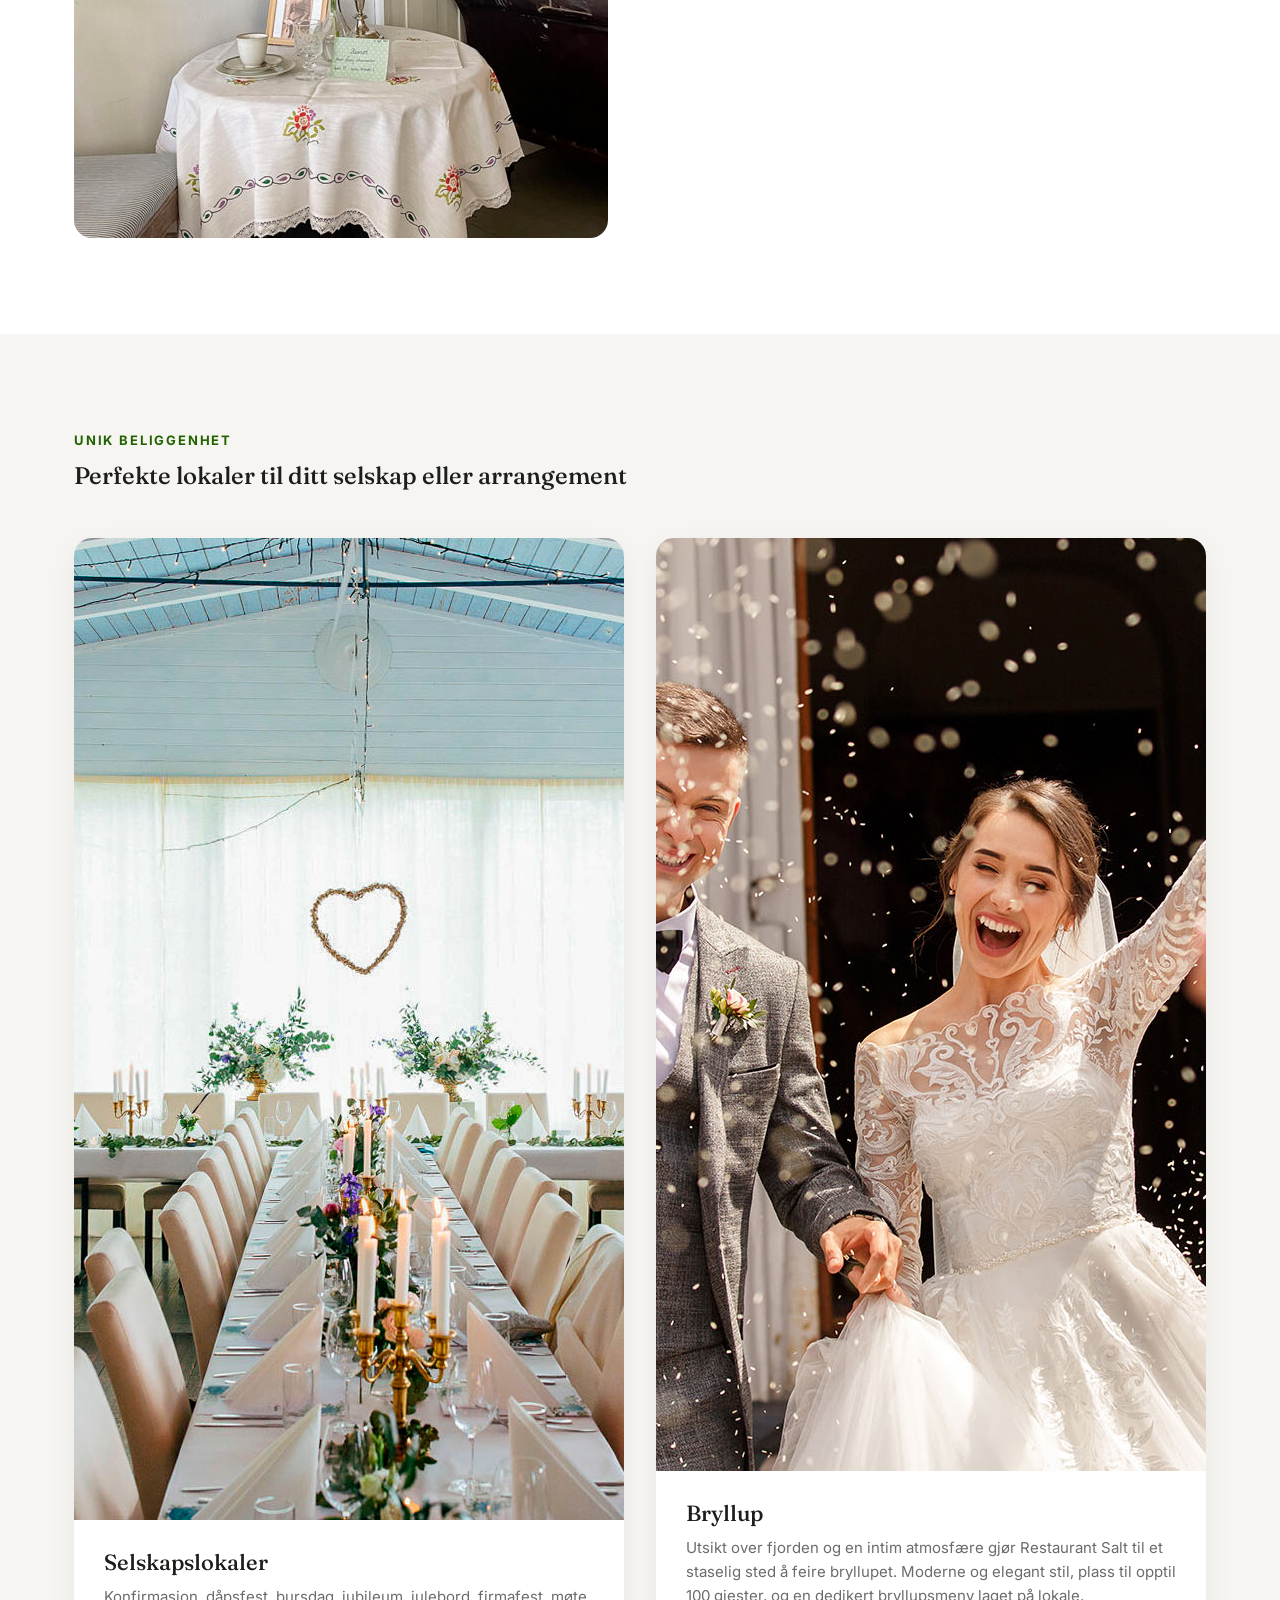
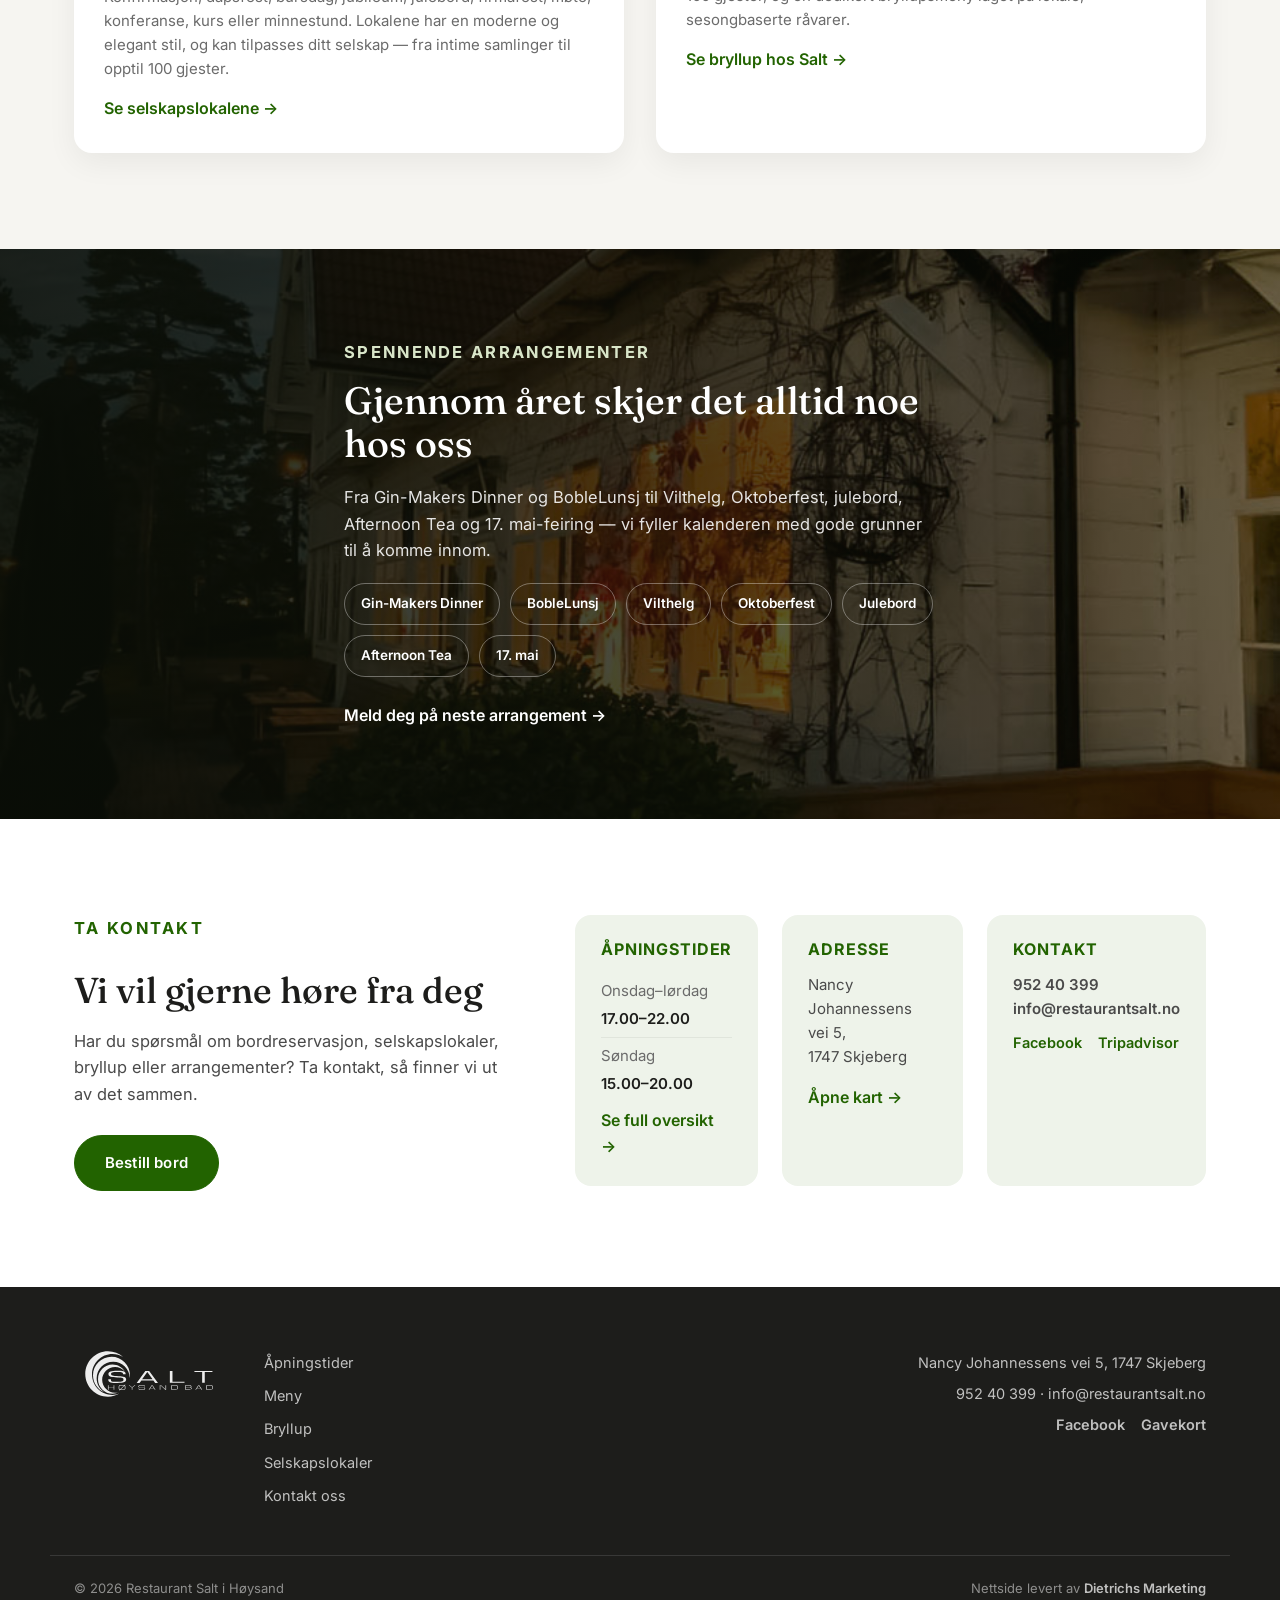
==== commit 6f29620e: "Utvid til ekte flersidestruktur: apningstider, meny, bryllup, selskapslokaler, kontakt, 17. mai-meny" ====
--- a/index.html
+++ b/index.html
@@ -25,11 +25,12 @@
     </a>
 
     <nav class="main-nav" aria-label="Hovedmeny">
-      <a href="#meny">Meny</a>
-      <a href="#historie">Historie</a>
-      <a href="#lokaler">Lokaler</a>
-      <a href="#arrangement">Arrangement</a>
-      <a href="#kontakt">Kontakt</a>
+      <a href="apningstider.html">Åpningstider</a>
+      <a href="meny.html">Meny</a>
+      <a href="https://restaurantsalt.no/bordbestilling/" target="_blank" rel="noopener">Bordbestilling</a>
+      <a href="bryllup.html">Bryllup</a>
+      <a href="selskapslokaler.html">Selskapslokaler</a>
+      <a href="kontakt.html">Kontakt oss</a>
     </nav>
 
     <div class="header-actions">
@@ -45,11 +46,12 @@
 <div class="mobile-menu" id="mobileMenu">
   <button class="mobile-menu-close" id="mobileMenuClose" aria-label="Lukk meny">&times;</button>
   <nav class="mobile-nav" aria-label="Mobilmeny">
-    <a href="#meny">Meny</a>
-    <a href="#historie">Historie</a>
-    <a href="#lokaler">Lokaler</a>
-    <a href="#arrangement">Arrangement</a>
-    <a href="#kontakt">Kontakt</a>
+    <a href="apningstider.html">Åpningstider</a>
+    <a href="meny.html">Meny</a>
+    <a href="https://restaurantsalt.no/bordbestilling/" target="_blank" rel="noopener">Bordbestilling</a>
+    <a href="bryllup.html">Bryllup</a>
+    <a href="selskapslokaler.html">Selskapslokaler</a>
+    <a href="kontakt.html">Kontakt oss</a>
   </nav>
   <div class="mobile-menu-contact">
     <a href="tel:+4795240399">952 40 399</a>
@@ -71,7 +73,7 @@
       <h1>Nordisk kjøkken med utsikt over fjorden</h1>
       <p class="hero-lede">Restaurant Salt holder til i en bygning fra 1897 ved Skjebergkilen, og serverer nordisk mat med søreuropeisk sjel — laget på det beste sesongen har å by på.</p>
       <div class="hero-actions">
-        <a href="#meny" class="btn btn-cta">Se menyen</a>
+        <a href="meny.html" class="btn btn-cta">Se menyen</a>
         <a href="https://restaurantsalt.no/bordbestilling/" class="btn btn-outline" target="_blank" rel="noopener">Bestill bord</a>
       </div>
     </div>
@@ -79,6 +81,13 @@
       <span></span>
     </a>
   </section>
+
+  <div class="season-banner" id="seasonBanner" hidden>
+    <div class="container season-banner-inner">
+      <p><strong>17. mai nærmer seg!</strong> Vi serverer en egen festmeny på nasjonaldagen.</p>
+      <a href="17-mai-meny.html" class="text-link">Se 17. mai-menyen →</a>
+    </div>
+  </div>
 
   <section class="intro" id="intro">
     <div class="container intro-grid reveal">
@@ -154,7 +163,7 @@
             </div>
           </div>
 
-          <a href="https://restaurantsalt.no/meny/" class="text-link" target="_blank" rel="noopener">Se hele menyen →</a>
+          <a href="meny.html" class="text-link">Se hele menyen →</a>
         </div>
       </div>
     </div>
@@ -185,7 +194,7 @@
           <div class="lokale-card-body">
             <h3>Selskapslokaler</h3>
             <p>Konfirmasjon, dåpsfest, bursdag, jubileum, julebord, firmafest, møte, konferanse, kurs eller minnestund. Lokalene har en moderne og elegant stil, og kan tilpasses ditt selskap — fra intime samlinger til opptil 100 gjester.</p>
-            <a href="#kontakt" class="text-link">Ta kontakt for pris og tilgjengelighet →</a>
+            <a href="selskapslokaler.html" class="text-link">Se selskapslokalene →</a>
           </div>
         </article>
 
@@ -194,7 +203,7 @@
           <div class="lokale-card-body">
             <h3>Bryllup</h3>
             <p>Utsikt over fjorden og en intim atmosfære gjør Restaurant Salt til et staselig sted å feire bryllupet. Moderne og elegant stil, plass til opptil 100 gjester, og en dedikert bryllupsmeny laget på lokale, sesongbaserte råvarer.</p>
-            <a href="#kontakt" class="text-link">Ta kontakt for pris og tilgjengelighet →</a>
+            <a href="bryllup.html" class="text-link">Se bryllup hos Salt →</a>
           </div>
         </article>
       </div>
@@ -237,6 +246,7 @@
           <h3>Åpningstider</h3>
           <div class="kv"><span>Onsdag–lørdag</span><span>17.00–22.00</span></div>
           <div class="kv"><span>Søndag</span><span>15.00–20.00</span></div>
+          <a href="apningstider.html" class="text-link">Se full oversikt →</a>
         </div>
         <div class="kontakt-card">
           <h3>Adresse</h3>
@@ -263,11 +273,11 @@
       <img src="assets/logo.svg" alt="Restaurant Salt i Høysand" width="150" height="54">
     </a>
     <nav class="footer-nav" aria-label="Bunntekstmeny">
-      <a href="#meny">Meny</a>
-      <a href="#historie">Historie</a>
-      <a href="#lokaler">Lokaler</a>
-      <a href="#arrangement">Arrangement</a>
-      <a href="#kontakt">Kontakt</a>
+      <a href="apningstider.html">Åpningstider</a>
+      <a href="meny.html">Meny</a>
+      <a href="bryllup.html">Bryllup</a>
+      <a href="selskapslokaler.html">Selskapslokaler</a>
+      <a href="kontakt.html">Kontakt oss</a>
     </nav>
     <div class="footer-contact">
       <p>Nancy Johannessens vei 5, 1747 Skjeberg</p>
--- a/style.css
+++ b/style.css
@@ -177,6 +177,9 @@
   transition: color .3s ease, opacity .2s ease;
 }
 .main-nav a:hover { opacity: .8; }
+.main-nav a.active { border-bottom: 1.5px solid rgba(255,255,255,.85); }
+.site-header.scrolled .main-nav a.active { border-bottom-color: var(--green); }
+.mobile-nav a.active { color: var(--green); }
 
 .header-actions { display: flex; align-items: center; gap: 20px; }
 .header-phone {
@@ -587,3 +590,99 @@
 @media (min-width: 981px) {
   .mobile-menu, .mobile-menu-scrim, .hamburger { display: none !important; }
 }
+
+/* ============================================================
+   INTERIOR PAGES — compact photo hero, text-only page header,
+   CTA band, season banner, menu allergens, rooms, split blocks
+   ============================================================ */
+
+/* Compact hero for interior photo pages (meny/bryllup/selskapslokaler/17-mai) */
+.hero.hero-compact { min-height: 58vh; }
+.hero-compact .hero-content { padding-bottom: 56px; }
+.hero-compact .hero-lede { margin-bottom: 0; }
+
+/* Text-only page header for utility pages (apningstider/kontakt) */
+.page-header { background: var(--green-tint); padding: calc(var(--header-h) + 72px) 0 56px; }
+.page-header .container { max-width: 720px; }
+.page-header h1 { font-size: clamp(30px, 4.6vw, 46px); margin-bottom: .4em; }
+.page-header .section-lede { margin-bottom: 0; }
+
+[hidden] { display: none !important; }
+
+/* Seasonal banner (17. mai) — homepage only, shown via app.js date check */
+.season-banner { background: var(--green); }
+.season-banner-inner {
+  display: flex; flex-wrap: wrap; align-items: center; justify-content: center;
+  gap: 6px 22px; padding: 14px 24px; text-align: center;
+}
+.season-banner-inner p { margin: 0; font-size: 14.5px; color: var(--white); }
+.season-banner-inner .text-link { color: var(--white); }
+.season-banner-inner .text-link:hover { border-color: var(--white); }
+
+/* Menu allergen line */
+.menu-item .allergens { margin: 3px 0 0; font-size: 12.5px; color: var(--text-soft); opacity: .8; }
+.menu-item-note { font-weight: 400; color: var(--text-soft); font-family: var(--font-body); font-size: 13px; }
+.menu-group-note { font-size: 14px; color: var(--text-soft); margin: -8px 0 18px; }
+.menu-subgroup-label { font-size: 12px; font-weight: 700; text-transform: uppercase; letter-spacing: .08em; color: var(--text-soft); margin: 18px 0 10px; }
+.menu-subgroup-label:first-child { margin-top: 0; }
+
+/* Seasonal note under a page hero */
+.hero-note { display: inline-block; margin-top: 18px; font-size: 14px; font-weight: 600; color: var(--white); background: rgba(255,255,255,.16); border: 1px solid rgba(255,255,255,.4); border-radius: 999px; padding: 8px 18px; }
+
+/* Full menu page — single centered column (no sticky photo) */
+.menu-page-groups { max-width: 760px; margin: 0 auto; display: flex; flex-direction: column; gap: 48px; }
+
+/* Spacing helpers scoped to their known contexts */
+.hours-card + .hero-actions { margin-top: 28px; }
+.kontakt-card .text-link { margin-top: 6px; }
+
+/* Split block — alternating image/text (reused across selskapslokaler subsections) */
+.split-block { display: grid; grid-template-columns: 1fr 1fr; gap: 56px; align-items: center; }
+.split-block.reverse .split-block-photo { order: 2; }
+.split-block-photo { border-radius: 18px; width: 100%; object-fit: cover; aspect-ratio: 4/3; }
+.split-block-text h2 { font-size: clamp(24px, 3vw, 32px); }
+.split-block-text p { font-size: 16px; }
+.split-block + .split-block { margin-top: 88px; }
+
+/* Conference rooms */
+.rooms-grid { display: grid; grid-template-columns: repeat(3, 1fr); gap: 24px; margin-top: 36px; }
+.room-card { background: var(--white); border-radius: 16px; padding: 26px; box-shadow: 0 10px 30px rgba(20,20,18,.06); }
+.room-card h4 { font-family: var(--font-display); font-size: 19px; color: var(--ink); margin-bottom: 6px; }
+.room-card .room-cap { font-size: 14px; font-weight: 600; color: var(--green); white-space: nowrap; }
+.room-card p:last-child { font-size: 14px; color: var(--text-soft); margin: 8px 0 0; }
+
+/* CTA band — reusable bottom CTA on interior pages */
+.cta-band { background: var(--green-tint); }
+.cta-band-inner { display: flex; flex-wrap: wrap; align-items: center; justify-content: space-between; gap: 32px; }
+.cta-band-inner > .cta-band-copy { max-width: 520px; }
+.cta-band-inner h2 { font-size: clamp(24px, 3vw, 32px); margin-bottom: .3em; }
+.cta-band-inner .cta-band-copy p:last-child { margin-bottom: 0; color: var(--text-soft); }
+.cta-band-actions { display: flex; gap: 14px; flex-wrap: wrap; }
+.btn-outline-dark { background: transparent; color: var(--ink); border-color: var(--ink); }
+.btn-outline-dark:hover { background: var(--ink); color: var(--white); border-color: var(--ink); }
+
+/* Quiet centered text block (minnestund) */
+.quiet-block { background: var(--cream); text-align: center; }
+.quiet-block .container { max-width: 640px; }
+.quiet-block h2 { font-size: clamp(24px, 3vw, 32px); }
+.quiet-block p:last-of-type { margin-bottom: 0; }
+
+/* Opening hours (apningstider.html) */
+.hours-card { background: var(--white); border-radius: 18px; padding: 34px; box-shadow: 0 10px 30px rgba(20,20,18,.06); max-width: 420px; }
+.hours-card .kv { font-size: 17px; padding: 10px 0; }
+
+@media (max-width: 980px) {
+  .split-block { grid-template-columns: 1fr; gap: 28px; }
+  .split-block.reverse .split-block-photo { order: -1; }
+  .rooms-grid { grid-template-columns: 1fr; }
+  .cta-band-inner { flex-direction: column; align-items: flex-start; }
+}
+
+@media (max-width: 640px) {
+  .hero.hero-compact { min-height: 48vh; }
+  .page-header { padding: calc(var(--header-h) + 40px) 0 40px; }
+  .split-block + .split-block { margin-top: 56px; }
+  .cta-band-actions { width: 100%; }
+  .cta-band-actions .btn { width: 100%; }
+  .season-banner-inner { padding: 12px 18px; }
+}
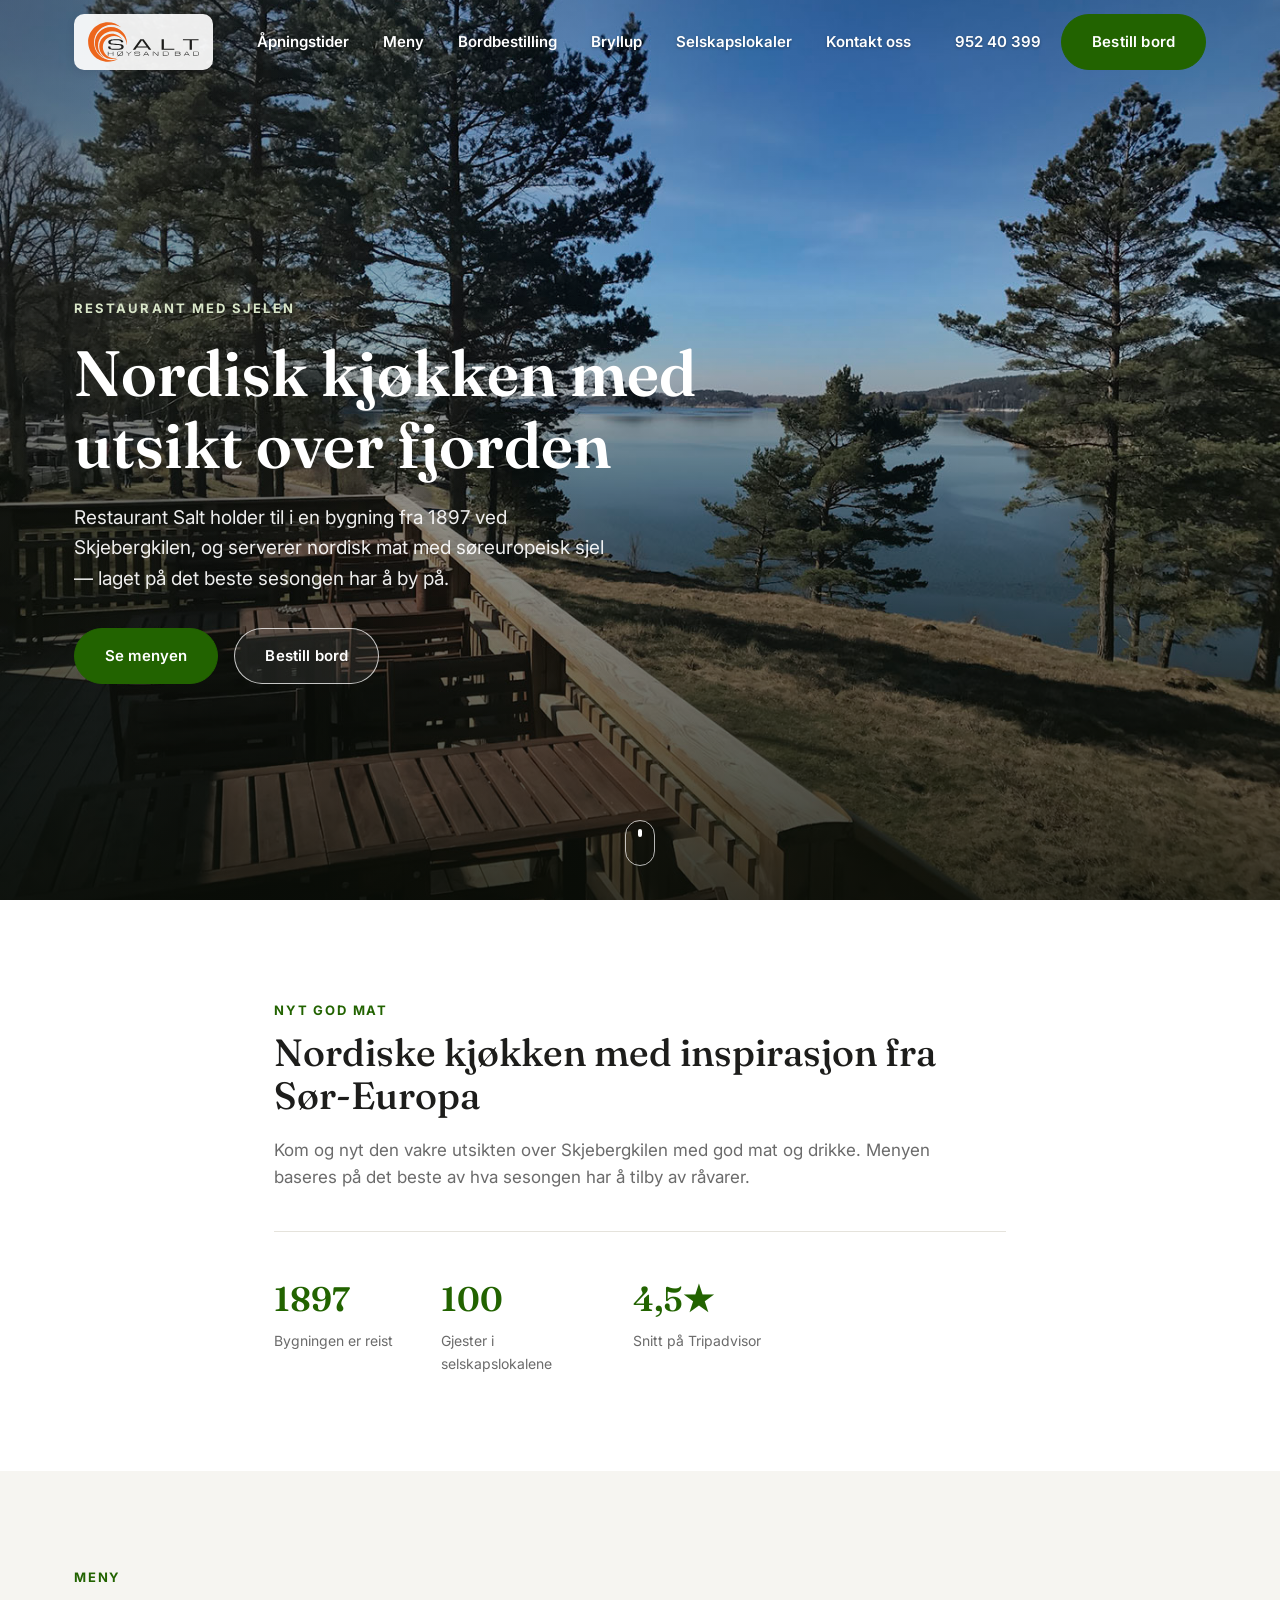
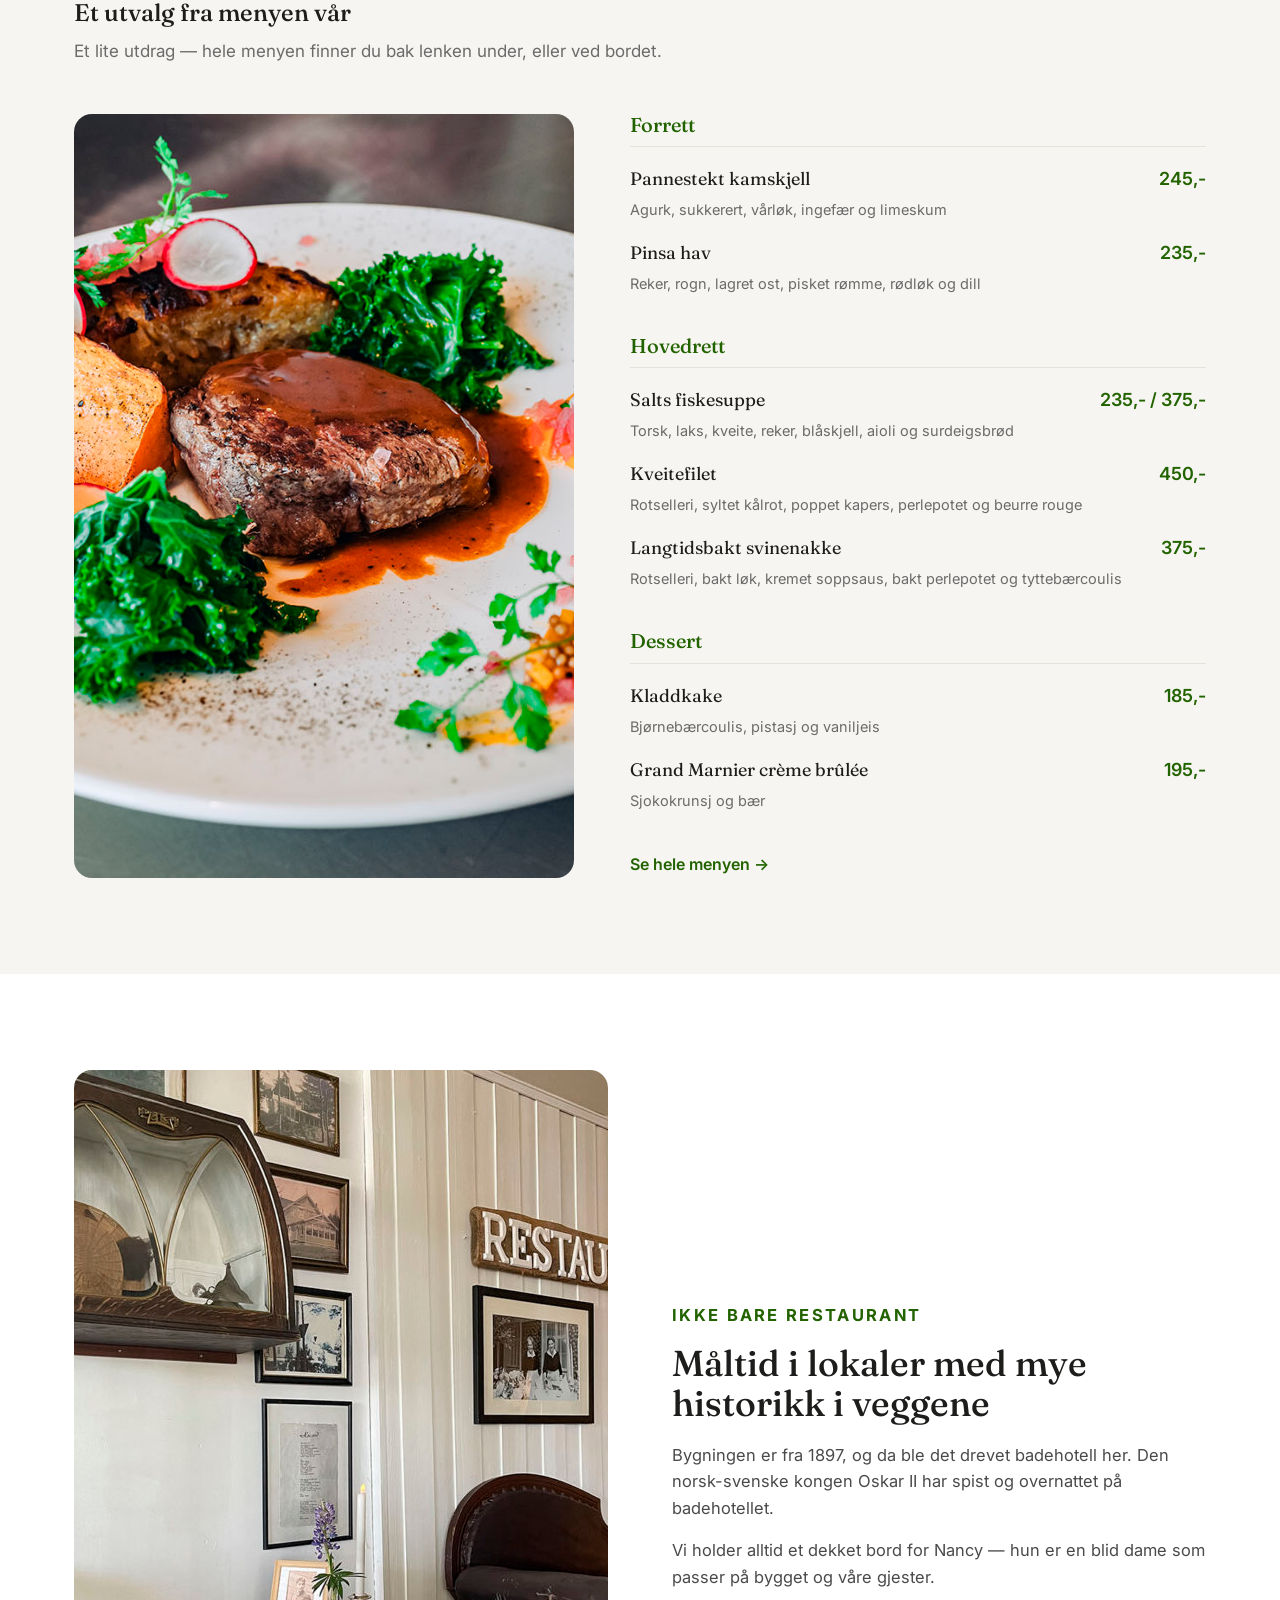
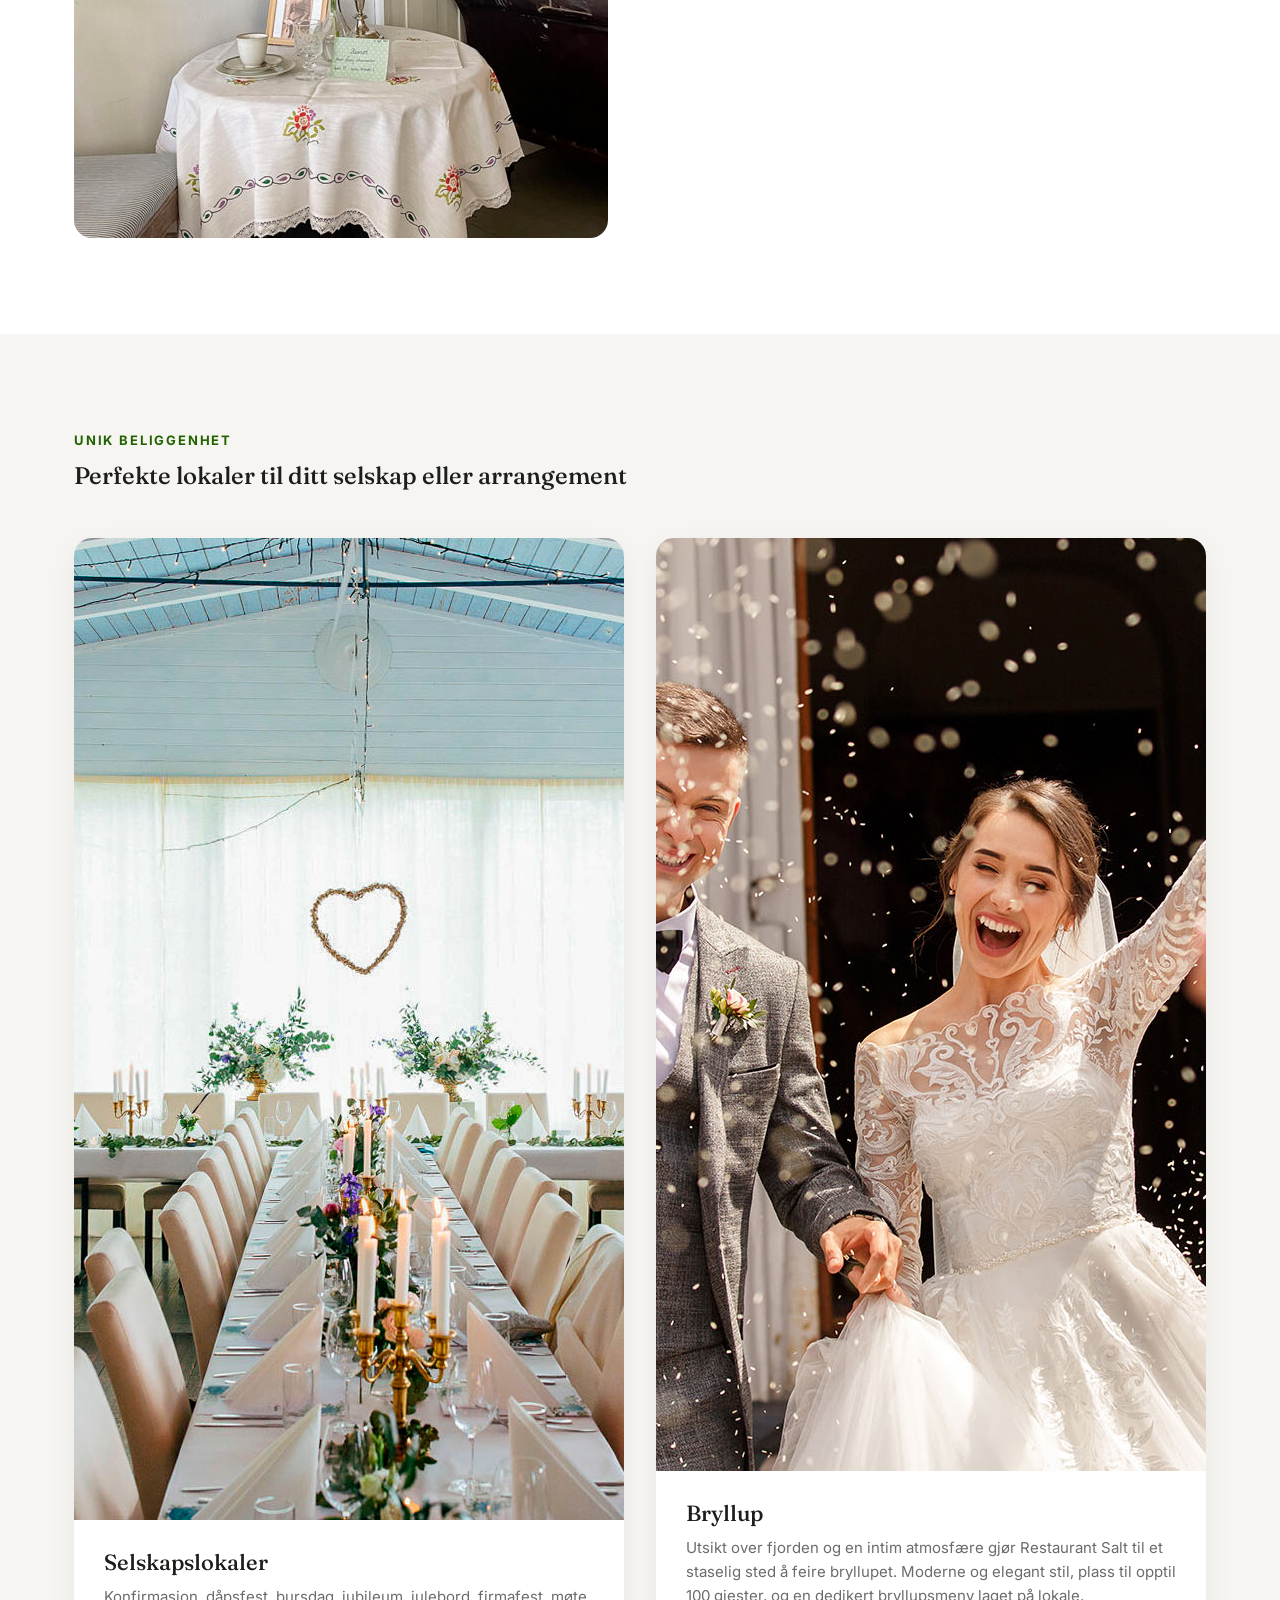
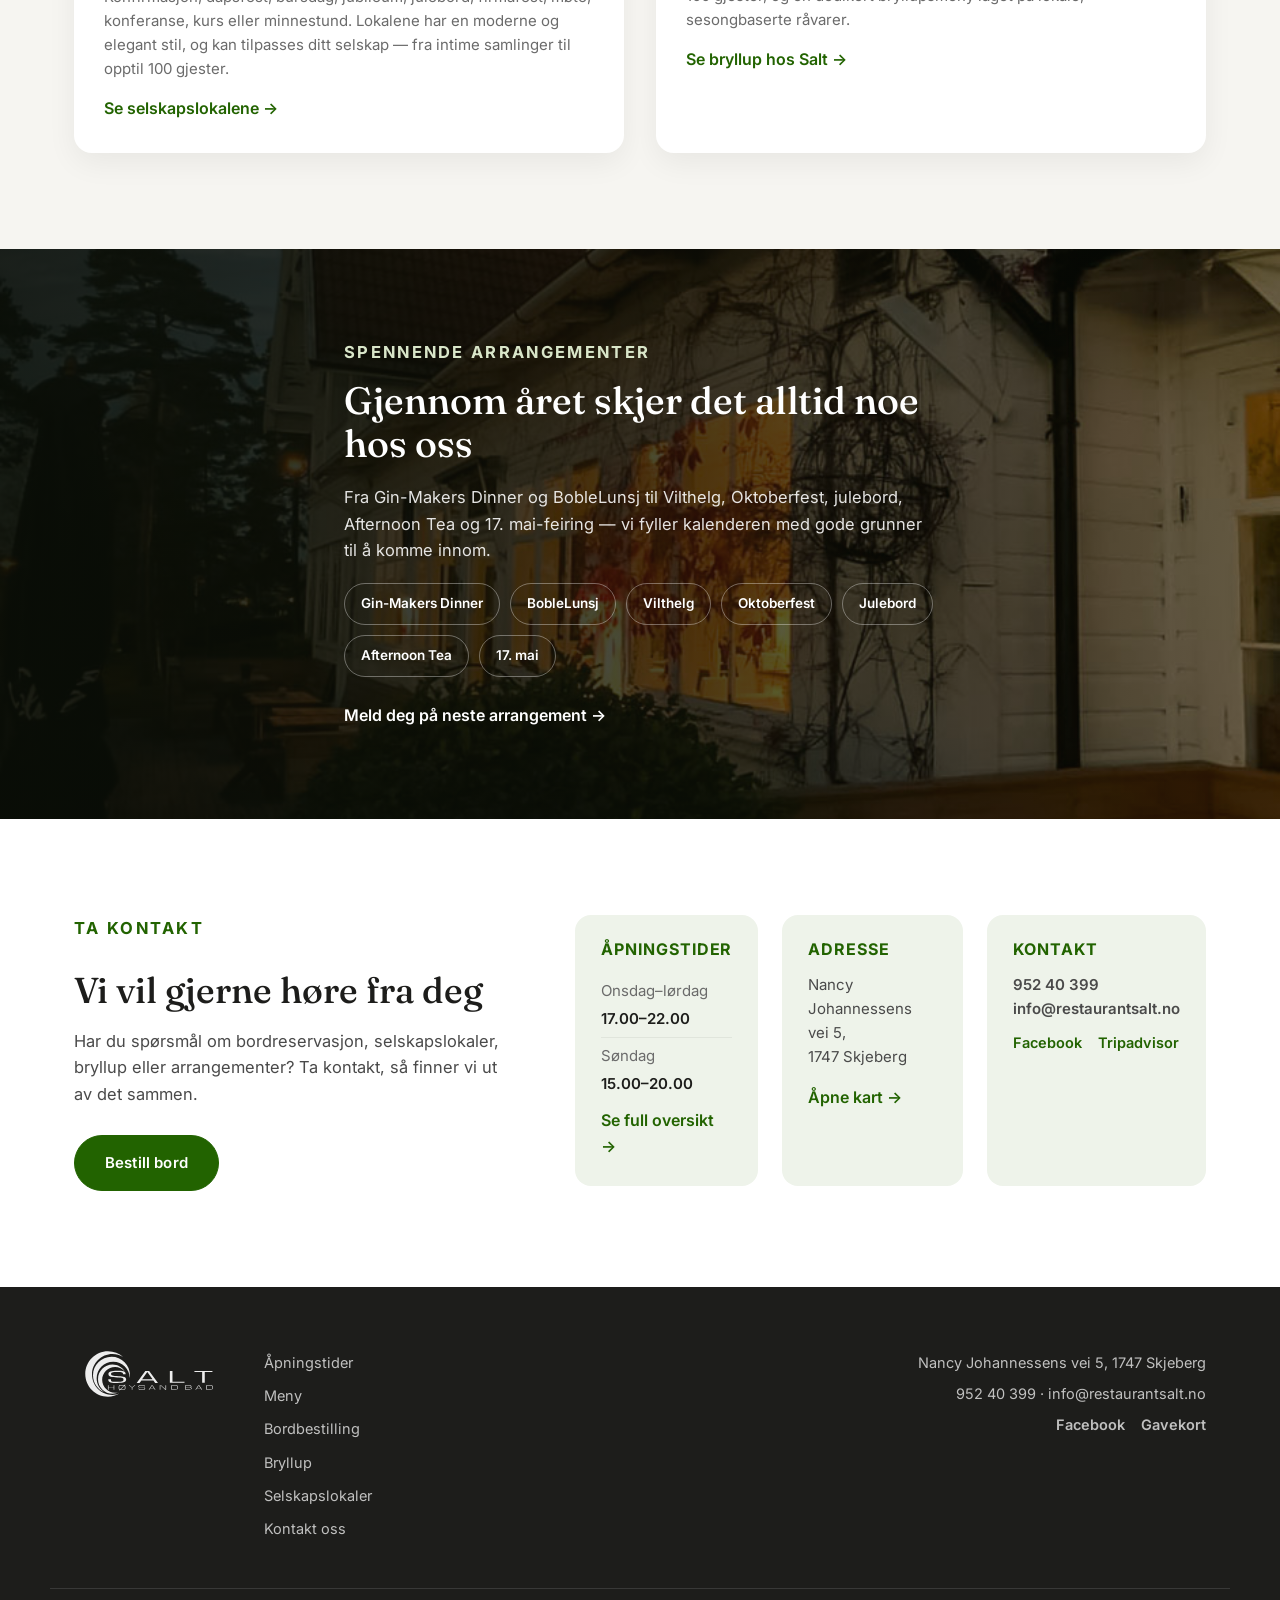
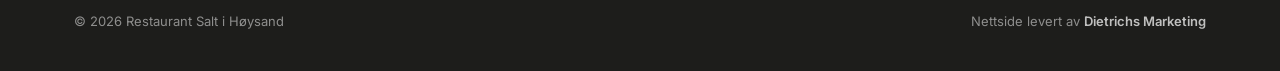
==== commit a1f52f26: "Legg til bordbestilling.html med ekte innebygd bookingwidget Bygger inn den faktiske Gastroplanner-w" ====
--- a/index.html
+++ b/index.html
@@ -27,7 +27,7 @@
     <nav class="main-nav" aria-label="Hovedmeny">
       <a href="apningstider.html">Åpningstider</a>
       <a href="meny.html">Meny</a>
-      <a href="https://restaurantsalt.no/bordbestilling/" target="_blank" rel="noopener">Bordbestilling</a>
+      <a href="bordbestilling.html">Bordbestilling</a>
       <a href="bryllup.html">Bryllup</a>
       <a href="selskapslokaler.html">Selskapslokaler</a>
       <a href="kontakt.html">Kontakt oss</a>
@@ -35,7 +35,7 @@
 
     <div class="header-actions">
       <a href="tel:+4795240399" class="header-phone">952 40 399</a>
-      <a href="https://restaurantsalt.no/bordbestilling/" class="btn btn-cta nav-cta" target="_blank" rel="noopener">Bestill bord</a>
+      <a href="bordbestilling.html" class="btn btn-cta nav-cta">Bestill bord</a>
       <button class="hamburger" id="hamburgerBtn" aria-label="Åpne meny" aria-expanded="false" aria-controls="mobileMenu">
         <span></span><span></span><span></span>
       </button>
@@ -48,7 +48,7 @@
   <nav class="mobile-nav" aria-label="Mobilmeny">
     <a href="apningstider.html">Åpningstider</a>
     <a href="meny.html">Meny</a>
-    <a href="https://restaurantsalt.no/bordbestilling/" target="_blank" rel="noopener">Bordbestilling</a>
+    <a href="bordbestilling.html">Bordbestilling</a>
     <a href="bryllup.html">Bryllup</a>
     <a href="selskapslokaler.html">Selskapslokaler</a>
     <a href="kontakt.html">Kontakt oss</a>
@@ -57,7 +57,7 @@
     <a href="tel:+4795240399">952 40 399</a>
     <a href="mailto:info@restaurantsalt.no">info@restaurantsalt.no</a>
   </div>
-  <a href="https://restaurantsalt.no/bordbestilling/" class="btn btn-cta mobile-menu-cta" target="_blank" rel="noopener">Bestill bord</a>
+  <a href="bordbestilling.html" class="btn btn-cta mobile-menu-cta">Bestill bord</a>
 </div>
 <div class="mobile-menu-scrim" id="mobileMenuScrim"></div>
 
@@ -74,7 +74,7 @@
       <p class="hero-lede">Restaurant Salt holder til i en bygning fra 1897 ved Skjebergkilen, og serverer nordisk mat med søreuropeisk sjel — laget på det beste sesongen har å by på.</p>
       <div class="hero-actions">
         <a href="meny.html" class="btn btn-cta">Se menyen</a>
-        <a href="https://restaurantsalt.no/bordbestilling/" class="btn btn-outline" target="_blank" rel="noopener">Bestill bord</a>
+        <a href="bordbestilling.html" class="btn btn-outline">Bestill bord</a>
       </div>
     </div>
     <a href="#intro" class="scroll-cue" aria-label="Scroll ned">
@@ -238,7 +238,7 @@
         <p class="section-eyebrow">Ta kontakt</p>
         <h2>Vi vil gjerne høre fra deg</h2>
         <p>Har du spørsmål om bordreservasjon, selskapslokaler, bryllup eller arrangementer? Ta kontakt, så finner vi ut av det sammen.</p>
-        <a href="https://restaurantsalt.no/bordbestilling/" class="btn btn-cta" target="_blank" rel="noopener">Bestill bord</a>
+        <a href="bordbestilling.html" class="btn btn-cta">Bestill bord</a>
       </div>
 
       <div class="kontakt-cards reveal">
@@ -275,6 +275,7 @@
     <nav class="footer-nav" aria-label="Bunntekstmeny">
       <a href="apningstider.html">Åpningstider</a>
       <a href="meny.html">Meny</a>
+      <a href="bordbestilling.html">Bordbestilling</a>
       <a href="bryllup.html">Bryllup</a>
       <a href="selskapslokaler.html">Selskapslokaler</a>
       <a href="kontakt.html">Kontakt oss</a>
--- a/style.css
+++ b/style.css
@@ -671,6 +671,25 @@
 .hours-card { background: var(--white); border-radius: 18px; padding: 34px; box-shadow: 0 10px 30px rgba(20,20,18,.06); max-width: 420px; }
 .hours-card .kv { font-size: 17px; padding: 10px 0; }
 
+/* Bordbestilling — steps, note and embedded live booking widget */
+.booking-steps {
+  counter-reset: step; list-style: none; padding: 0; margin: 28px auto 8px;
+  display: flex; flex-direction: column; gap: 14px; max-width: 640px;
+}
+.booking-steps li { counter-increment: step; display: flex; align-items: center; gap: 14px; font-size: 16px; color: var(--ink); font-weight: 600; }
+.booking-steps li::before {
+  content: counter(step); flex: 0 0 auto; width: 32px; height: 32px; border-radius: 50%;
+  background: var(--green); color: var(--white); display: flex; align-items: center; justify-content: center;
+  font-family: var(--font-display); font-size: 15px;
+}
+.booking-note { max-width: 640px; margin: 0 auto 40px; font-size: 14px; color: var(--text-soft); background: var(--cream); border-radius: 12px; padding: 16px 20px; }
+.booking-embed { max-width: 640px; margin: 0 auto; }
+.booking-embed iframe { width: 100%; height: 780px; border: 0; border-radius: 18px; box-shadow: 0 10px 30px rgba(20,20,18,.08); display: block; }
+
+@media (max-width: 640px) {
+  .booking-embed iframe { height: 640px; }
+}
+
 @media (max-width: 980px) {
   .split-block { grid-template-columns: 1fr; gap: 28px; }
   .split-block.reverse .split-block-photo { order: -1; }
